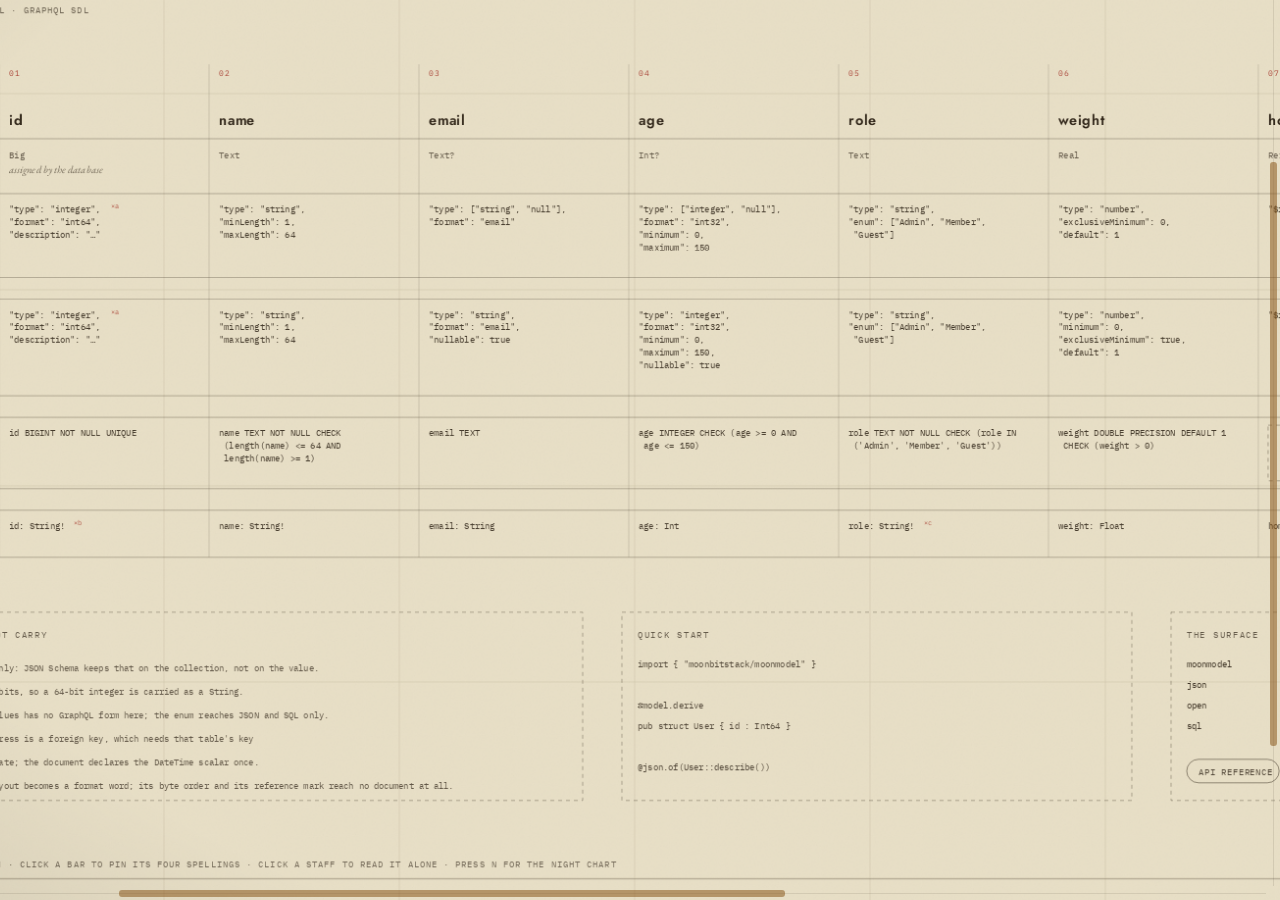
==== docs/index.html @ 252c479f "style(docs): the sea, the soundings, and no browser default left on the sheet." ====
<!DOCTYPE html>
<html lang="en">
<head>
<meta charset="utf-8">
<meta name="viewport" content="width=device-width, initial-scale=1">
<title>MOONMODEL — one field description, four projections</title>
<link rel="stylesheet" href="assets/type.css">
<link rel="stylesheet" href="assets/tokens.css">
<style>
  html,body{height:100%;margin:0;background:var(--desk);overflow:hidden;}
  body{
    font-family:'Jost',ui-sans-serif,"Helvetica Neue",Arial,sans-serif;
    color:var(--ink);
    -webkit-font-smoothing:antialiased;
    cursor:grab;
  }
  body.dragging{cursor:grabbing;}
  #stage{position:fixed;inset:0;overflow:hidden;touch-action:none;
         user-select:none;-webkit-user-select:none;-ms-user-select:none;}
  a{color:inherit;text-decoration:none;}

  /* scrollbars: the sheet is a surface you pan, so it gets a bar you can drag */
  .scroll{position:fixed;background:transparent;z-index:5;}
  .scroll-x{left:0;right:14px;bottom:0;height:13px;cursor:default;}
  .scroll-y{top:0;bottom:14px;right:0;width:13px;cursor:default;}
  .scroll .track{position:absolute;background:var(--ink);opacity:.10;}
  .scroll-x .track{left:0;right:0;top:6px;height:1px;}
  .scroll-y .track{top:0;bottom:0;left:6px;width:1px;}
  .scroll .thumb{position:absolute;background:var(--accent);opacity:.55;border-radius:3px;cursor:grab;}
  .scroll .thumb:hover{opacity:.9;}
  .scroll .thumb.drag{cursor:grabbing;opacity:1;}
  .scroll-x .thumb{top:3px;height:7px;}
  .scroll-y .thumb{left:3px;width:7px;}
  #sheet{transform-origin:0 0;will-change:transform;}

  text{fill:var(--ink);pointer-events:none;}

  .cell{font-family:'IBM Plex Mono',ui-monospace,Consolas,monospace;font-size:9.2px;
        letter-spacing:.01em;opacity:.88;transition:opacity .18s ease,fill .18s ease;}
  .cell.on{opacity:1;}
  .cell .loss{fill:var(--red);opacity:.95;font-size:7px;letter-spacing:0;}

  .name{font-size:14.5px;font-weight:600;letter-spacing:.045em;opacity:.98;}
  .type{font-family:'IBM Plex Mono',monospace;font-size:9.2px;letter-spacing:.02em;opacity:.70;}
  .doc{font-family:'EB Garamond',Palatino,Georgia,serif;font-style:italic;font-size:10.5px;opacity:.62;}
  .barno{font-family:'IBM Plex Mono',monospace;font-size:8px;letter-spacing:.12em;fill:var(--red);opacity:.95;}

  .pip{fill:var(--accent);}
  .staff-label{pointer-events:auto;font-size:13px;font-weight:600;letter-spacing:.16em;opacity:.90;
               transition:opacity .2s ease,fill .2s ease;}
  .staff-label:hover{opacity:1;fill:var(--accent);cursor:pointer;}
  .staff-sigil{pointer-events:auto;font-family:'IBM Plex Mono',monospace;font-size:16px;opacity:.42;}
  .desc{pointer-events:auto;font-family:'IBM Plex Mono',monospace;font-size:8px;letter-spacing:.06em;opacity:.50;}
  .stat-n{font-family:'Jost',sans-serif;font-size:48px;font-weight:600;letter-spacing:.01em;}
  .stat-l{font-family:'IBM Plex Mono',monospace;font-size:8.5px;letter-spacing:.18em;opacity:.60;}
  .code{font-family:'IBM Plex Mono',monospace;font-size:9.4px;letter-spacing:.01em;opacity:.8;}
  .pkg{font-family:'IBM Plex Mono',monospace;font-size:9.4px;opacity:.92;}
  .pkg-what{font-family:'IBM Plex Mono',monospace;font-size:8.6px;letter-spacing:.02em;opacity:.5;}
  .chip:hover .pill{opacity:.95;stroke:var(--accent);}
  .caption{font-family:'IBM Plex Mono',monospace;font-size:9px;letter-spacing:.18em;opacity:.70;}

  .frame{fill:none;stroke:var(--ink);stroke-width:1;opacity:.74;}
  .frame-in{fill:none;stroke:var(--ink);stroke-width:.5;opacity:.28;}
  .grat{stroke:var(--ink-faint);stroke-width:.5;opacity:.45;}
  .rose-rim{fill:none;stroke:var(--brass);stroke-width:1.1;opacity:.9;}
  .rose-rim2{fill:none;stroke:var(--ink);stroke-width:.5;opacity:.38;}
  .rose-n{fill:var(--brass);stroke:var(--ink);stroke-width:.4;opacity:.94;}
  .rose-d{fill:var(--ink);opacity:.4;}
  .rose-c{fill:var(--brass);}
  .rose-l{font-family:'Cinzel',serif;font-size:14px;fill:var(--ink);opacity:.85;letter-spacing:.08em;}
  .wave{stroke:var(--route);stroke-width:.9;opacity:.6;fill:none;}
  .ship{fill:var(--ink);opacity:.6;}
  .sea-label{font-family:'Cinzel',serif;font-size:13px;letter-spacing:.3em;fill:var(--ink);opacity:.74;}
  .sounding{font-family:'IBM Plex Mono',monospace;font-size:9px;letter-spacing:.05em;
            fill:var(--ink-faint);opacity:.6;}
  .rule{stroke:var(--ink);stroke-width:.7;opacity:.42;}
  .station{stroke:var(--ink);stroke-width:.5;opacity:.30;}
  .crop{stroke:var(--ink);stroke-width:.8;opacity:.45;}
  .dash{fill:none;stroke:var(--ink);stroke-width:.8;opacity:.42;stroke-dasharray:4 4;}

  .title{font-family:'Cinzel',Georgia,'Times New Roman',serif;font-size:94px;font-weight:700;letter-spacing:.14em;}
  .thesis{font-family:'EB Garamond',Palatino,Georgia,serif;font-style:italic;font-size:24px;opacity:.94;}
  .meta{font-family:'IBM Plex Mono',monospace;font-size:9px;letter-spacing:.11em;opacity:.66;}
  .hint{font-family:'IBM Plex Mono',monospace;font-size:9px;letter-spacing:.11em;opacity:.62;}

  .note{font-family:'IBM Plex Mono',monospace;font-size:9.5px;opacity:.72;transition:opacity .18s,fill .18s;}
  .note-letter{font-family:'IBM Plex Mono',monospace;font-size:9.5px;fill:var(--red);opacity:.95;}
  .note.on{opacity:1;fill:var(--ink);}

  .quote{font-family:'EB Garamond',Palatino,Georgia,serif;font-style:italic;font-size:30px;opacity:.92;}
  .quote-rule{stroke:var(--accent);stroke-width:2;opacity:.9;}
  .proof{font-family:'IBM Plex Mono',monospace;font-size:10.5px;letter-spacing:.03em;
         fill:var(--accent);opacity:0;transition:opacity .22s ease;}

  .pill{fill:none;stroke:var(--ink);stroke-width:.9;opacity:.55;}
  .pill-text{font-family:'IBM Plex Mono',monospace;font-size:9px;letter-spacing:.08em;opacity:.80;}

  .hit{fill:transparent;cursor:pointer;}
  .hit:focus{outline:none;}
  .colhi{fill:var(--accent);opacity:0;transition:opacity .2s ease;}
  .station-hi{stroke:var(--accent);stroke-width:1.6;opacity:0;transition:opacity .2s ease;}
  .bar.on .colhi{opacity:.09;}
  .bar.on .station-hi{opacity:.95;}
  .bar.on .name{fill:var(--accent);opacity:1;}
  .bar.on .type{opacity:.95;fill:var(--accent);}
  .bar.focus-ring .colhi{opacity:.12;}

  svg.solo-json .cell:not(.s-json),
  svg.solo-openapi .cell:not(.s-openapi),
  svg.solo-sql .cell:not(.s-sql),
  svg.solo-sdl .cell:not(.s-sdl){opacity:.07;}

  .row{opacity:0;transform:translate(-18px,0);transition:opacity .5s ease,transform .65s cubic-bezier(.2,.7,.3,1);}
  .row.shown{opacity:1;transform:none;}
  html.static .row{opacity:1;transform:none;transition:none;}
</style>
</head>
<body>
<div id="stage">
  <div class="scroll scroll-x" id="sx"><div class="track"></div><div class="thumb" id="tx"></div></div>
  <div class="scroll scroll-y" id="sy"><div class="track"></div><div class="thumb" id="ty"></div></div>
  <svg id="sheet" xmlns="http://www.w3.org/2000/svg" aria-label="Moonmodel: one field description, four projections"></svg>
</div>

<script>
window.__SHEET__ = {
  "model": "User",
  "doc": "somebody with an account",
  "stat": { "fields": 10, "required": 7, "lost": 6 },
  "fields": [
    { "name": "id", "type": "Big", "doc": "assigned by the database", "required": true, "station_lost": null, "cells": {
        "json": {"lines": ["\"type\": \"integer\",", "\"format\": \"int64\",", "\"description\": \"…\""], "spell": "integer int64", "lost": "a"},
        "openapi": {"lines": ["\"type\": \"integer\",", "\"format\": \"int64\",", "\"description\": \"…\""], "spell": "integer int64", "lost": "a"},
        "sql": {"lines": ["id BIGINT NOT NULL UNIQUE"], "spell": "BIGINT UNIQUE", "lost": null},
        "sdl": {"lines": ["id: String!"], "spell": "String!", "lost": "b"} } },
    { "name": "name", "type": "Text", "doc": "", "required": true, "station_lost": null, "cells": {
        "json": {"lines": ["\"type\": \"string\",", "\"minLength\": 1,", "\"maxLength\": 64"], "spell": "string 1…64", "lost": null},
        "openapi": {"lines": ["\"type\": \"string\",", "\"minLength\": 1,", "\"maxLength\": 64"], "spell": "string 1…64", "lost": null},
        "sql": {"lines": ["name TEXT NOT NULL CHECK", "  (length(name) <= 64 AND", "  length(name) >= 1)"], "spell": "TEXT + CHECK", "lost": null},
        "sdl": {"lines": ["name: String!"], "spell": "String!", "lost": null} } },
    { "name": "email", "type": "Text?", "doc": "", "required": false, "station_lost": null, "cells": {
        "json": {"lines": ["\"type\": [\"string\", \"null\"],", "\"format\": \"email\""], "spell": "string email|null", "lost": null},
        "openapi": {"lines": ["\"type\": \"string\",", "\"format\": \"email\",", "\"nullable\": true"], "spell": "string email|null", "lost": null},
        "sql": {"lines": ["email TEXT"], "spell": "TEXT", "lost": null},
        "sdl": {"lines": ["email: String"], "spell": "String", "lost": null} } },
    { "name": "age", "type": "Int?", "doc": "", "required": false, "station_lost": null, "cells": {
        "json": {"lines": ["\"type\": [\"integer\", \"null\"],", "\"format\": \"int32\",", "\"minimum\": 0,", "\"maximum\": 150"], "spell": "integer int32 0…150|null", "lost": null},
        "openapi": {"lines": ["\"type\": \"integer\",", "\"format\": \"int32\",", "\"minimum\": 0,", "\"maximum\": 150,", "\"nullable\": true"], "spell": "integer int32 0…150|null", "lost": null},
        "sql": {"lines": ["age INTEGER CHECK (age >= 0 AND", "  age <= 150)"], "spell": "INTEGER + CHECK", "lost": null},
        "sdl": {"lines": ["age: Int"], "spell": "Int", "lost": null} } },
    { "name": "role", "type": "Text", "doc": "", "required": true, "station_lost": null, "cells": {
        "json": {"lines": ["\"type\": \"string\",", "\"enum\": [\"Admin\", \"Member\",", "  \"Guest\"]"], "spell": "string enum 3", "lost": null},
        "openapi": {"lines": ["\"type\": \"string\",", "\"enum\": [\"Admin\", \"Member\",", "  \"Guest\"]"], "spell": "string enum 3", "lost": null},
        "sql": {"lines": ["role TEXT NOT NULL CHECK (role IN", "  ('Admin', 'Member', 'Guest'))"], "spell": "TEXT + CHECK", "lost": null},
        "sdl": {"lines": ["role: String!"], "spell": "String!", "lost": "c"} } },
    { "name": "weight", "type": "Real", "doc": "", "required": false, "station_lost": null, "cells": {
        "json": {"lines": ["\"type\": \"number\",", "\"exclusiveMinimum\": 0,", "\"default\": 1"], "spell": "number >0 =1", "lost": null},
        "openapi": {"lines": ["\"type\": \"number\",", "\"minimum\": 0,", "\"exclusiveMinimum\": true,", "\"default\": 1"], "spell": "number ≥0 open =1", "lost": null},
        "sql": {"lines": ["weight DOUBLE PRECISION DEFAULT 1", "  CHECK (weight > 0)"], "spell": "DOUBLE PRECISION + CHECK", "lost": null},
        "sdl": {"lines": ["weight: Float"], "spell": "Float", "lost": null} } },
    { "name": "home", "type": "Ref", "doc": "", "required": true, "station_lost": null, "cells": {
        "json": {"lines": ["\"$ref\": \"…/Address\""], "spell": "ref Address", "lost": null},
        "openapi": {"lines": ["\"$ref\": \"…/Address\""], "spell": "ref Address", "lost": null},
        "sql": {"lines": [], "spell": "—", "lost": "d"},
        "sdl": {"lines": ["home: Address!"], "spell": "Address!", "lost": null} } },
    { "name": "tags", "type": "List[Text]", "doc": "", "required": true, "station_lost": null, "cells": {
        "json": {"lines": ["\"type\": \"array\",", "\"items\": { \"type\": \"string\" },", "\"maxItems\": 8,", "\"uniqueItems\": true"], "spell": "array", "lost": null},
        "openapi": {"lines": ["\"type\": \"array\",", "\"items\": { \"type\": \"string\" },", "\"maxItems\": 8,", "\"uniqueItems\": true"], "spell": "array", "lost": null},
        "sql": {"lines": ["tags TEXT[] NOT NULL CHECK", "  (length(tags) <= 8)"], "spell": "TEXT[] + CHECK", "lost": null},
        "sdl": {"lines": ["tags: [String!]!"], "spell": "[String!]!", "lost": null} } },
    { "name": "joined", "type": "Stamp", "doc": "", "required": true, "station_lost": null, "cells": {
        "json": {"lines": ["\"type\": \"string\",", "\"format\": \"date-time\""], "spell": "string date-time", "lost": null},
        "openapi": {"lines": ["\"type\": \"string\",", "\"format\": \"date-time\""], "spell": "string date-time", "lost": null},
        "sql": {"lines": ["joined TIMESTAMPTZ NOT NULL"], "spell": "TIMESTAMPTZ", "lost": null},
        "sdl": {"lines": ["joined: DateTime!"], "spell": "DateTime!", "lost": "e"} } },
    { "name": "count", "type": "uint16-be-ref", "doc": "", "required": true, "station_lost": "f", "cells": {
        "json": {"lines": ["\"type\": \"integer\",", "\"format\": \"uint16\""], "spell": "integer uint16", "lost": null},
        "openapi": {"lines": ["\"type\": \"integer\",", "\"format\": \"uint16\""], "spell": "integer uint16", "lost": null},
        "sql": {"lines": ["count SMALLINT NOT NULL"], "spell": "SMALLINT", "lost": null},
        "sdl": {"lines": ["count: Int!"], "spell": "Int!", "lost": null} } }
  ],
  "notes": [
    { "n": "a", "field": "id", "reading": "json", "why": "unique reaches SQL only: JSON Schema keeps that on the collection, not on the value." },
    { "n": "b", "field": "id", "reading": "sdl", "why": "GraphQL's Int is 32 bits, so a 64-bit integer is carried as a String." },
    { "n": "c", "field": "role", "reading": "sdl", "why": "a closed set of values has no GraphQL form here; the enum reaches JSON and SQL only." },
    { "n": "d", "field": "home", "reading": "sql", "why": "a reference to Address is a foreign key, which needs that table's key" },
    { "n": "e", "field": "joined", "reading": "sdl", "why": "GraphQL has no date; the document declares the DateTime scalar once." },
    { "n": "f", "field": "count", "reading": "station", "why": "the width of a layout becomes a format word; its byte order and its reference mark reach no document at all." }
  ]
};
</script>
<script>
// ---------------------------------------------------------------------------
// One model, read four times. Nothing below knows any field: the sheet is
// typeset from the JSON the library itself emits (cmd/sheet), so adding a field
// to the model widens the rail and every count follows.
// ---------------------------------------------------------------------------

const SHEET = window.__SHEET__;
const STATIC = location.search.includes('static');

const W = 2480, FRAME = 40;
const RAIL = 216, BAR_X = 232, BAR_RIGHT = 2372;
const N = SHEET.fields.length;
const BW = Math.floor((BAR_RIGHT - BAR_X) / N);
const FS = BW >= 208 ? 9.2 : BW >= 192 ? 8.8 : BW >= 176 ? 8.4 : 8.0;
const LH = Math.round(FS * 1.4 * 10) / 10;

const SPINE = 396;
const ROWS = [];
{
  let y = 452;
  [
    { key:'json',    label:'JSON',    sigil:'{ }',  desc:'object tree' },
    { key:'openapi', label:'OPENAPI', sigil:'#/',   desc:'schema object' },
    { key:'sql',     label:'SQL',     sigil:'( )',  desc:'columns' },
    { key:'sdl',     label:'SDL',     sigil:'type', desc:'' },
  ].forEach(row => {
    const lines = Math.max(1, ...SHEET.fields.map(f => f.cells[row.key].lines.length));
    const height = Math.max(48, lines * LH + 34);
    ROWS.push({ ...row, top:y, bottom:y + height, mid:y + height / 2, height });
    y += height + 22;
  });
}
const MATRIX_BOTTOM = ROWS[ROWS.length - 1].bottom;

const NOTES_TOP = MATRIX_BOTTOM + 56;
const NOTES_H = 48 + SHEET.notes.length * 24;
const NOTES_BOTTOM = NOTES_TOP + NOTES_H;
const PROOF_Y = NOTES_BOTTOM + 48;
const FOOT_RULE = PROOF_Y + 32;
const FOOT_TEXT = FOOT_RULE + 30;
const SEA_TOP = FOOT_TEXT + 44;
const SEA_H = 128;
const H = SEA_TOP + SEA_H + FRAME;

const SVGNS = 'http://www.w3.org/2000/svg';
const svg = document.getElementById('sheet');
const el = (n, a = {}) => { const e = document.createElementNS(SVGNS, n); for (const k in a) e.setAttribute(k, a[k]); return e; };
const add = (parent, n, a) => { const e = el(n, a); parent.appendChild(e); return e; };
const txt = (parent, x, y, str, cls) => {
  const t = add(parent, 'text', { x, y, class: cls });
  t.textContent = str;
  return t;
};
const group = (id, cls) => { const g = el('g', { id, class: cls }); svg.appendChild(g); return g; };

svg.setAttribute('viewBox', `0 0 ${W} ${H}`);
svg.setAttribute('width', W);
svg.setAttribute('height', H);

// paper, grain, frame, crop marks -------------------------------------------
const defs = add(svg, 'defs');
const grain = add(defs, 'filter', { id:'grain', x:'0', y:'0', width:'100%', height:'100%' });
add(grain, 'feTurbulence', { type:'fractalNoise', baseFrequency:'0.9', numOctaves:'3', stitchTiles:'stitch' });
add(grain, 'feColorMatrix', { type:'saturate', values:'0' });

add(svg, 'rect', { x:0, y:0, width:W, height:H, fill:'var(--paper)' });
const grat = add(svg, 'g', { class:'grat' });
for (let gx = FRAME + 120; gx < W - FRAME; gx += 240) add(grat, 'path', { d:`M${gx} ${FRAME} V${H-FRAME}` });
for (let gy = FRAME + 110; gy < H - FRAME; gy += 200) add(grat, 'path', { d:`M${FRAME} ${gy} H${W-FRAME}` });
const crops = add(svg, 'g', { class:'crop' });
[[FRAME,FRAME,1,1],[W-FRAME,FRAME,-1,1],[FRAME,H-FRAME,1,-1],[W-FRAME,H-FRAME,-1,-1]]
  .forEach(([x,y,sx,sy]) => add(crops, 'path', { d:`M${x} ${y+sy*28} V${y} H${x+sx*28}` }));
add(svg, 'rect', { x:FRAME, y:FRAME, width:W-FRAME*2, height:H-FRAME*2, class:'frame' });
add(svg, 'rect', { x:FRAME+10, y:FRAME+10, width:W-FRAME*2-20, height:H-FRAME*2-20, class:'frame-in' });

(function compassRose(){
  const g = add(svg, 'g');
  const cx = W - FRAME - 122, cy = FRAME + 68, r = 42;
  add(g, 'circle', { cx, cy, r, class:'rose-rim' });
  add(g, 'circle', { cx, cy, r: r*0.66, class:'rose-rim2' });
  [[0,1,1],[1,0,1],[0,-1,1],[-1,0,1],[0.707,0.707,0],[0.707,-0.707,0],[-0.707,-0.707,0],[-0.707,0.707,0]]
    .forEach(([dx,dy,main]) => {
      const R = main ? r : r*0.52;
      const w = main ? r*0.16 : r*0.10;
      const px = cx + dx*R, py = cy - dy*R;
      const b1x = cx - dy*w, b1y = cy + dx*w;
      const b2x = cx + dy*w, b2y = cy - dx*w;
      add(g, 'path', { d:`M${cx} ${cy} L${b1x} ${b1y} L${px} ${py} L${b2x} ${b2y} Z`, class: main ? 'rose-n' : 'rose-d' });
    });
  add(g, 'circle', { cx, cy, r: r*0.07, class:'rose-c' });
  const n = txt(g, cx, cy - r - 11, 'N', 'rose-l');
  n.setAttribute('text-anchor', 'middle');
})();

// title ----------------------------------------------------------------------
const gTitle = group('g-title', 'row');
txt(gTitle, 72, 196, 'MOONMODEL', 'title');
txt(gTitle, 74, 238, 'one field description; four projections', 'thesis');
txt(gTitle, 74, 268, 'JSON SCHEMA · OPENAPI · SQL · GRAPHQL SDL', 'meta');

// the counts, set the way a product page sets them ---------------------------
const gStats = group('g-stats', 'row');
const STATS = [
  [SHEET.stat.fields, 'FIELDS'],
  [4, 'READINGS'],
  [SHEET.stat.required, 'REQUIRED'],
  [SHEET.stat.lost, 'NOT CARRIED'],
];
const statX = [1004, 1258, 1512, 1798];
STATS.forEach(([value, label], i) => {
  add(gStats, 'path', { d:`M${statX[i]-26} 166 V222`, class:'rule' });
  txt(gStats, statX[i], 200, String(value), 'stat-n');
  txt(gStats, statX[i], 221, label, 'stat-l');
});

// stamp block ----------------------------------------------------------------
const gStamp = group('g-stamp', 'row');
const today = new Date().toISOString().slice(0, 10);
[['SHEET 01 / 01', 150], ['SCALE 1:1', 170], [today, 190]].forEach(([label, y]) => {
  const t = txt(gStamp, W-FRAME-24, y, label, 'meta');
  t.setAttribute('text-anchor', 'end');
});
const edition = txt(gStamp, W-FRAME-24, 210, NIGHT_ON() ? 'EDITION 2 — NIGHT' : 'EDITION 1 — CHART', 'meta');
edition.setAttribute('text-anchor', 'end');
edition.style.pointerEvents = 'auto';
edition.style.cursor = 'pointer';
edition.id = 'edition';

function NIGHT_ON(){ return document.documentElement.classList.contains('night'); }

// head: rails, spine, stations ----------------------------------------------
const gHead = group('g-head', 'row');

ROWS.forEach((row, i) => {
  add(gHead, 'path', { d:`M${FRAME} ${row.top} H${W-FRAME}`, class:'rule' });
  add(gHead, 'path', { d:`M${FRAME} ${row.bottom} H${W-FRAME}`, class:'rule' });
  const g = add(gHead, 'g', { 'data-staff': row.key });
  add(g, 'circle', { cx:100, cy:row.top + 15, r:3.4, class:'pip' });
  txt(g, 114, row.top + 19, row.label, 'staff-label');
  txt(g, 114, row.top + 39, row.sigil, 'staff-sigil');
  if (row.desc) txt(g, 114, row.top + 55, row.desc, 'desc');
  g.style.pointerEvents = 'auto';
});

add(gHead, 'path', { d:`M${RAIL} ${SPINE - 56} V${MATRIX_BOTTOM}`, class:'rule' });
add(gHead, 'path', { d:`M${BAR_X} ${SPINE} H${W-FRAME}`, class:'rule' });

SHEET.fields.forEach((field, i) => {
  const x = BAR_X + i * BW;
  add(gHead, 'path', { d:`M${x} 320 V${MATRIX_BOTTOM}`, class:'station' });
  txt(gHead, x + 10, 332, String(i + 1).padStart(2, '0'), 'barno');
  txt(gHead, x + 10, SPINE - 14, field.name, 'name');
  txt(gHead, x + 10, SPINE + 20, field.type, 'type');
  if (field.doc) txt(gHead, x + 10, SPINE + 35, field.doc, 'doc');
  if (field.station_lost){
    const mark = txt(gHead, x + 12 + field.type.length * 5.6, SPINE + 20, '×' + field.station_lost, 'type');
    mark.style.fill = 'var(--red)';
  }
});

// the four readings ----------------------------------------------------------
const ROW_GROUPS = {};
ROWS.forEach(row => { ROW_GROUPS[row.key] = group('g-' + row.key, 'row'); });

SHEET.fields.forEach((field, i) => {
  const x = BAR_X + i * BW;
  ROWS.forEach(row => {
    const cell = field.cells[row.key];
    const parent = ROW_GROUPS[row.key];
    const top = row.top + 19;

    if (cell.lines.length === 0){
      add(parent, 'rect', {
        x: x + 10, y: row.top + 8, width: BW - 24, height: row.height - 16, class:'dash',
      });
      const mark = txt(parent, x + 22, row.top + 27, '×' + (cell.lost || ''), 'cell');
      mark.setAttribute('data-i', i);
      mark.style.fill = 'var(--red)';
      return;
    }

    const t = add(parent, 'text', { x: x + 10, y: top, class: `cell s-${row.key}` });
    t.setAttribute('data-i', i);
    t.style.fontSize = FS + 'px';
    cell.lines.forEach((line, k) => {
      const span = add(t, 'tspan', { x: x + 10, dy: k === 0 ? 0 : LH });
      span.textContent = line;
    });
    if (cell.lost){
      const widest = Math.max.apply(null, cell.lines.map(l => l.length));
      const mx = Math.min(x + BW - 14, x + 10 + widest * FS * 0.6 + 5);
      const m = add(t, 'tspan', { x: mx, y: top - 4, class:'loss' });
      m.textContent = '×' + cell.lost;
    }
  });
});

// what a projection cannot carry: a dashed card, as a drawing marks a void ----
const gNotes = group('g-notes', 'row');
const noteText = SHEET.notes.map(n => `${n.field} — ${n.why}`);
const cardW = Math.min(1560, 96 + Math.max(...noteText.map(t => t.length)) * 5.75);
const cardX = FRAME + 24;
add(gNotes, 'rect', { x: cardX, y: NOTES_TOP, width: cardW, height: NOTES_H, class:'dash' });
txt(gNotes, cardX + 16, NOTES_TOP + 26, 'WHAT A PROJECTION CANNOT CARRY', 'caption');
SHEET.notes.forEach((note, i) => {
  const y = NOTES_TOP + 60 + i * 24;
  const g = add(gNotes, 'g', { 'data-note': note.n, 'data-field': note.field });
  txt(g, cardX + 16, y, note.n, 'note-letter');
  txt(g, cardX + 40, y, noteText[i], 'note');
});

// quick start and the surface: a home page is also an entrance --------------
const repo = 'https://github.com/moonbitstack/moonmodel';
const cardB = cardX + cardW + 40;
const cardBw = 520;
const cardC = cardB + cardBw + 40;
const cardCw = (W - FRAME - 24) - cardC;

add(gNotes, 'rect', { x: cardB, y: NOTES_TOP, width: cardBw, height: NOTES_H, class:'dash' });
txt(gNotes, cardB + 16, NOTES_TOP + 26, 'QUICK START', 'caption');
[
  'import { "moonbitstack/moonmodel" }',
  '',
  '#model.derive',
  'pub struct User { id : Int64 }',
  '',
  '@json.of(User::describe())',
].forEach((line, i) => txt(gNotes, cardB + 16, NOTES_TOP + 56 + i * 21, line, 'code'));

add(gNotes, 'rect', { x: cardC, y: NOTES_TOP, width: cardCw, height: NOTES_H, class:'dash' });
txt(gNotes, cardC + 16, NOTES_TOP + 26, 'THE SURFACE', 'caption');
const packages = [
  ['moonmodel', 'Model · Field · Check · Type'],
  ['json', 'of · document'],
  ['open', 'of · schemas'],
  ['sql', 'of · table'],
  ['sdl', 'of · document'],
  ['verify', 'schema · valid · faults'],
  ['cmd/derive', '#model annotations'],
];
packages.forEach(([name, what], i) => {
  const col = i < 4 ? 0 : 1;
  const row = i < 4 ? i : i - 4;
  const x = cardC + 16 + col * 400;
  const y = NOTES_TOP + 56 + row * 21;
  txt(gNotes, x, y, name, 'pkg');
  txt(gNotes, x + 100, y, what, 'pkg-what');
});

const links = [
  ['API REFERENCE', 'api.html'],
  ['GITHUB', repo],
  ['EXAMPLES', repo + '/tree/master/src/examples'],
  ['APACHE-2.0', repo + '/blob/master/LICENSE'],
];
let linkX = cardC + 16;
links.forEach(([label, href]) => {
  const w = label.length * 5.4 + 24;
  const a = document.createElementNS(SVGNS, 'a');
  a.setAttribute('href', href);
  if (/^https?:/.test(href)){
    a.setAttribute('target', '_blank');
    a.setAttribute('rel', 'noreferrer');
  }
  const g = document.createElementNS(SVGNS, 'g');
  g.setAttribute('class', 'chip');
  add(g, 'rect', { x: linkX, y: NOTES_TOP + NOTES_H - 42, width: w, height: 24, rx: 12, class: 'pill' });
  txt(g, linkX + 12, NOTES_TOP + NOTES_H - 26, label, 'pill-text');
  a.appendChild(g);
  gNotes.appendChild(a);
  linkX += w + 10;
});

// footer ---------------------------------------------------------------------
const gFoot = group('g-foot', 'row');
add(gFoot, 'path', { d:`M${FRAME} ${FOOT_RULE} H${W-FRAME}`, class:'rule' });
const proof = txt(gFoot, FRAME + 24, PROOF_Y, '', 'proof');
proof.id = 'proof';
const hint = txt(gFoot, FRAME + 24, FOOT_RULE - 12,
  'DRAG TO PAN · SCROLL TO ZOOM · CLICK A BAR TO PIN ITS FOUR SPELLINGS · CLICK A STAFF TO READ IT ALONE · PRESS N FOR THE NIGHT CHART',
  'hint');
txt(gFoot, FRAME + 24, FOOT_TEXT,
  'ONE SHEET, READ FOUR TIMES — THE SAME DESCRIPTION, AND NOT ONE SHAPE INVENTED FOR IT', 'meta');

const installText = 'moon add moonbitstack/moonmodel';
const pillW = installText.length * 5.4 + 26;
add(gFoot, 'rect', {
  x: W-FRAME-24-pillW, y: FOOT_TEXT-17, width: pillW, height: 26, rx: 13, class:'pill',
});
const pill = txt(gFoot, W-FRAME-24-pillW+13, FOOT_TEXT, installText, 'pill-text');
pill.style.pointerEvents = 'auto';
pill.style.cursor = 'copy';
const pillRect = gFoot.lastChild.previousSibling;
pillRect.style.pointerEvents = 'auto';
pillRect.style.cursor = 'copy';
function copyInstall(e){
  e.stopPropagation();
  const done = () => {
    pill.textContent = 'COPIED';
    setTimeout(() => { pill.textContent = installText; }, 1200);
  };
  if (navigator.clipboard && navigator.clipboard.writeText){
    navigator.clipboard.writeText(installText).then(done, done);
  } else {
    done();
  }
}
pill.addEventListener('click', copyInstall);
pillRect.addEventListener('click', copyInstall);

// the sea under the chart: a horizon, soundings, waves, a ship, and the sheet's own voice
const gSea = group('g-sea', 'row');
add(gSea, 'path', { d:`M${FRAME} ${SEA_TOP} H${W-FRAME}`, class:'rule' });
add(gSea, 'path', { d:`M${FRAME} ${SEA_TOP + 6} H${W-FRAME}`, class:'rule' });

// a few of the numbers a chart writes beside the water
[['12', 0.10], ['40', 0.30], ['18', 0.50], ['7', 0.70]].forEach(([n, f]) => {
  txt(gSea, FRAME + (W - FRAME * 2) * f, SEA_TOP + 34, n, 'sounding');
});

function wavePath(x0, x1, y, amp, len){
  let d = `M${x0} ${y}`;
  let x = x0;
  while (x < x1){
    const nx = Math.min(x1, x + len);
    const half = (nx - x) / 2;
    d += ` c ${half*0.5} ${-amp} ${half*1.3} ${-amp} ${half} 0`;
    d += ` c ${half*0.7} ${amp} ${half*1.3} ${amp} ${half} 0`;
    x = nx;
  }
  return d;
}
add(gSea, 'path', { d: wavePath(FRAME, W-FRAME, SEA_TOP + 44, 7, 46), class:'wave' });
add(gSea, 'path', { d: wavePath(FRAME, W-FRAME, SEA_TOP + 70, 5, 56), class:'wave' });
add(gSea, 'path', { d: wavePath(FRAME, W-FRAME, SEA_TOP + 96, 6, 48), class:'wave' });

// the steamship, a little larger now, and a boat off to the west
const ship = add(gSea, 'g', { transform:`translate(${W - FRAME - 372}, ${SEA_TOP + 26}) scale(1.3)` });
add(ship, 'path', { d:'M0 30 Q44 10 92 30 L82 40 Q44 34 8 40 Z', class:'ship' });
add(ship, 'path', { d:'M50 10 L58 10 L56 -2 L52 -2 Z', class:'ship' });
add(ship, 'path', { d:'M22 12 L21 -2 L25 -2 L26 12 Z', class:'ship' });
add(ship, 'path', { d:'M56 -8 q3 -7 0 -14 q3 -7 0 -14', class:'wave' });

const boat = add(gSea, 'g', { transform:`translate(${W * 0.60}, ${SEA_TOP + 74}) scale(0.66)` });
add(boat, 'path', { d:'M0 20 Q34 4 70 20 L60 27 Q34 23 6 27 Z', class:'ship' });
add(boat, 'path', { d:'M34 4 L34 -14', class:'wave' });
add(boat, 'path', { d:'M34 -14 L52 -6 L34 0 Z', class:'ship' });

txt(gSea, FRAME + 24, SEA_TOP + 116, 'FOUR SOUNDINGS OF ONE DESCRIPTION', 'sea-label');

// grain over everything ------------------------------------------------------
add(svg, 'rect', { x:0, y:0, width:W, height:H, filter:'url(#grain)', opacity:'0.045',
                   style:'pointer-events:none' });

// the sheet is lit: a faint vignette so the edges read as an aged page
const vig = add(defs, 'radialGradient', { id:'vig', cx:'50%', cy:'46%', r:'72%' });
add(vig, 'stop', { offset:'64%', 'stop-color':'#000', 'stop-opacity':'0' });
add(vig, 'stop', { offset:'100%', 'stop-color':'#000', 'stop-opacity':'0.13' });
add(svg, 'rect', { x:0, y:0, width:W, height:H, fill:'url(#vig)', style:'pointer-events:none' });

// hit areas ------------------------------------------------------------------
const gHit = add(svg, 'g', { id:'g-hit' });
const BARS = [];
const HIT_TOP = 320, HIT_H = MATRIX_BOTTOM - HIT_TOP + 12;
SHEET.fields.forEach((field, i) => {
  const x = BAR_X + i * BW;
  const g = add(gHit, 'g', { class:'bar', 'data-i': i });
  add(g, 'rect', { x, y:HIT_TOP, width:BW, height:HIT_H, class:'colhi' });
  add(g, 'path', { d:`M${x} ${HIT_TOP} V${MATRIX_BOTTOM}`, class:'station-hi' });
  const hit = add(g, 'rect', { x, y:HIT_TOP-8, width:BW, height:HIT_H+8, class:'hit', tabindex:'0', role:'button' });
  hit.setAttribute('aria-label', field.name + ' — ' + field.type);
  BARS.push({ g, hit, field, i });
});

// interaction ----------------------------------------------------------------
let active = -1, pinned = -1;

function paint(){
  const i = pinned >= 0 ? pinned : active;
  document.querySelectorAll('.bar').forEach(b => b.classList.toggle('on', +b.dataset.i === i));
  document.querySelectorAll('.cell').forEach(c => c.classList.toggle('on', +c.dataset.i === i));
  const field = SHEET.fields[i];
  document.querySelectorAll('[data-note]').forEach(n => {
    n.classList.toggle('on', !!field && n.dataset.field === field.name);
  });
  if (field){
    const rows = ROWS.map(r => `${r.label.toLowerCase()}: ${field.cells[r.key].spell}`);
    proof.textContent = `${String(i+1).padStart(2,'0')}   ${field.name}   ›   ${rows.join('   ›   ')}`;
    proof.style.opacity = 1;
  } else {
    proof.style.opacity = 0;
  }
}

BARS.forEach(({ g, hit, i }) => {
  hit.addEventListener('mouseenter', () => { active = i; paint(); });
  hit.addEventListener('mouseleave', () => { if (active === i){ active = -1; paint(); } });
  hit.addEventListener('focus', () => { active = i; g.classList.add('focus-ring'); paint(); });
  hit.addEventListener('blur', () => { g.classList.remove('focus-ring'); if (active === i){ active = -1; paint(); } });
  hit.addEventListener('click', e => { e.stopPropagation(); pinned = pinned === i ? -1 : i; paint(); });
  hit.addEventListener('keydown', e => {
    if (e.key === 'Enter' || e.key === ' '){ e.preventDefault(); pinned = pinned === i ? -1 : i; paint(); }
  });
});

document.querySelectorAll('[data-staff]').forEach(g => {
  g.addEventListener('click', e => {
    e.stopPropagation();
    const k = g.dataset.staff;
    const on = svg.classList.contains('solo-' + k);
    svg.classList.remove('solo-json','solo-openapi','solo-sql','solo-sdl');
    if (!on) svg.classList.add('solo-' + k);
  });
});

function setNight(on){
  document.documentElement.classList.toggle('night', on);
  edition.textContent = on ? 'EDITION 2 — NIGHT' : 'EDITION 1 — CHART';
}
edition.addEventListener('click', e => { e.stopPropagation(); setNight(!NIGHT_ON()); });
if (location.search.includes('night')) setNight(true);

const stage = document.getElementById('stage');
svg.addEventListener('click', () => { if (pinned >= 0){ pinned = -1; paint(); } });

// camera ---------------------------------------------------------------------
let s = 1, tx = 0, ty = 0, touched = false;

const sx = document.getElementById('sx'), sy = document.getElementById('sy');
const txEl = document.getElementById('tx'), tyEl = document.getElementById('ty');

function syncBars(){
  const r = stage.getBoundingClientRect();
  const cw = W * s, ch = H * s;
  const overX = cw > r.width + 1, overY = ch > r.height + 1;
  sx.style.display = overX ? 'block' : 'none';
  sy.style.display = overY ? 'block' : 'none';
  if (overX){
    const track = r.width - 14;
    const w = Math.max(44, track * r.width / cw);
    const span = track - w;
    const pos = Math.min(1, Math.max(0, -tx / Math.max(1, cw - r.width)));
    txEl.style.width = w + 'px';
    txEl.style.left = (pos * span) + 'px';
  }
  if (overY){
    const track = r.height - 14;
    const h = Math.max(44, track * r.height / ch);
    const span = track - h;
    const pos = Math.min(1, Math.max(0, -ty / Math.max(1, ch - r.height)));
    tyEl.style.height = h + 'px';
    tyEl.style.top = (pos * span) + 'px';
  }
}

const apply = () => {
  svg.style.transform = `translate(${tx}px, ${ty}px) scale(${s})`;
  syncBars();
};

function dragBar(axis){
  const thumb = axis === 'x' ? txEl : tyEl;
  thumb.addEventListener('pointerdown', e => {
    e.stopPropagation(); e.preventDefault();
    cancelIntro(); touched = true;
    thumb.classList.add('drag');
    const r = stage.getBoundingClientRect();
    const start = axis === 'x' ? e.clientX : e.clientY;
    const startT = axis === 'x' ? tx : ty;
    const content = axis === 'x' ? W * s : H * s;
    const view = axis === 'x' ? r.width : r.height;
    const track = (axis === 'x' ? r.width : r.height) - 14;
    const size = axis === 'x' ? txEl.offsetWidth : tyEl.offsetHeight;
    const span = Math.max(1, track - size);
    const max = Math.max(1, content - view);
    const move = ev => {
      const d = (axis === 'x' ? ev.clientX : ev.clientY) - start;
      const value = startT - (d / span) * max;
      if (axis === 'x'){
        tx = Math.min(0, Math.max(view - content, value));
      } else {
        ty = Math.min(0, Math.max(view - content, value));
      }
      apply();
    };
    const up = () => {
      thumb.classList.remove('drag');
      window.removeEventListener('pointermove', move);
      window.removeEventListener('pointerup', up);
    };
    window.addEventListener('pointermove', move);
    window.addEventListener('pointerup', up);
  });
}
dragBar('x');
dragBar('y');

function fit(){
  const r = stage.getBoundingClientRect();
  s = Math.min(r.width / W, r.height / H) * 0.965;
  tx = (r.width - W * s) / 2;
  ty = (r.height - H * s) / 2;
  apply();
}

function focusOpen(){
  const r = stage.getBoundingClientRect();
  s = Math.min(1.02, Math.max(0.66, (r.width / W) * 1.9));
  tx = r.width * 0.22 - 520 * s;
  ty = r.height * 0.42 - 640 * s;
  apply();
}

let timers = [];
function cancelIntro(){ timers.forEach(clearTimeout); timers = []; svg.style.transition = 'none'; }

function zoomAt(mx, my, k){
  const ns = Math.min(3.2, Math.max(0.26, s * k));
  tx = mx - (mx - tx) * (ns / s);
  ty = my - (my - ty) * (ns / s);
  s = ns;
  apply();
}

let dragging = false, lastX = 0, lastY = 0;
stage.addEventListener('pointerdown', e => {
  cancelIntro(); touched = true;
  dragging = true; lastX = e.clientX; lastY = e.clientY;
  document.body.classList.add('dragging');
  stage.setPointerCapture(e.pointerId);
});
stage.addEventListener('pointermove', e => {
  if (!dragging) return;
  tx += e.clientX - lastX; ty += e.clientY - lastY;
  lastX = e.clientX; lastY = e.clientY;
  apply();
});
stage.addEventListener('pointerup', e => {
  dragging = false; document.body.classList.remove('dragging');
  try { stage.releasePointerCapture(e.pointerId); } catch (_) {}
});
stage.addEventListener('wheel', e => {
  e.preventDefault(); cancelIntro(); touched = true;
  const r = stage.getBoundingClientRect();
  zoomAt(e.clientX - r.left, e.clientY - r.top, Math.exp(-e.deltaY * 0.0016));
}, { passive:false });

window.addEventListener('keydown', e => {
  const r = stage.getBoundingClientRect();
  if (e.key === '0'){ cancelIntro(); fit(); }
  else if (e.key === '+' || e.key === '=') zoomAt(r.width/2, r.height/2, 1.15);
  else if (e.key === '-') zoomAt(r.width/2, r.height/2, 1/1.15);
  else if (e.key === 'n' || e.key === 'N') setNight(!NIGHT_ON());
  else if (e.key === 'Escape'){ pinned = -1; active = -1; paint(); }
});

const CAM = location.search.match(/cam=([-\d.]+),([-\d.]+),([-\d.]+)/);
if (location.search.includes('pin=')){
  pinned = Math.max(0, Math.min(N - 1, parseInt(location.search.split('pin=')[1], 10) - 1));
}
window.addEventListener('resize', () => { if (!touched && !CAM) fit(); });

// the sheet is laid down row by row, then the camera settles on the first bars
(function plot(){
  const rows = ['g-title','g-stamp','g-stats','g-head','g-json','g-openapi','g-sql','g-sdl','g-notes','g-foot','g-sea'];
  rows.forEach(id => { const g = document.getElementById(id); if (g) g.classList.add('row'); });
  if (STATIC){
    rows.forEach(id => { const g = document.getElementById(id); if (g) g.classList.add('shown'); });
    return;
  }
  rows.forEach((id, n) => timers.push(setTimeout(() => {
    const g = document.getElementById(id); if (g) g.classList.add('shown');
  }, 80 + n * 190)));
  timers.push(setTimeout(() => {
    svg.style.transition = 'transform 1.2s cubic-bezier(.22,.61,.36,1)';
    focusOpen();
  }, 2800));
})();

if (CAM){ s = +CAM[1]; tx = +CAM[2]; ty = +CAM[3]; apply(); }
else fit();
syncBars();
paint();
</script>
</body>
</html>
---- docs/assets/type.css ----
@font-face{font-family:'Jost';font-style:normal;font-weight:400 700;font-display:block;src:url([data-uri]) format('woff2');}
@font-face{font-family:'IBM Plex Mono';font-style:normal;font-weight:400;font-display:block;src:url([data-uri]) format('woff2');}
@font-face{font-family:'IBM Plex Mono';font-style:normal;font-weight:500;font-display:block;src:url([data-uri]) format('woff2');}
@font-face{font-family:'EB Garamond';font-style:italic;font-weight:400;font-display:block;src:url([data-uri]) format('woff2');}@font-face{font-family:'Cinzel';font-style:normal;font-weight:400 900;font-display:block;src:url([data-uri])}
---- docs/assets/tokens.css ----
/* ============================================================================
   MOONMODEL — Victoria III / nautical-chart design tokens
   ----------------------------------------------------------------------------
   Extracted from the Victoria 3 reference: an aged chart by day, the brass-on-
   navy menu by night. Four roles do all the work below:

     --paper   the sheet itself (the chart / the panel)
     --ink     the primary mark (sepia by day, cream by night)
     --accent  the one brass that carries interaction
     --desk    the sea around the sheet

   Every other token is a derivation; the ornament gold (--brass) and the
   correction red (--red) are the two a chart always keeps in reserve.
   ============================================================================ */

:root{
  /* --- day: a bright nautical chart ------------------------------------- */
  --paper:    #e8dfc6;   /* aged parchment the chart is drawn on            */
  --paper-hi: #f1ead6;   /* the lighter wash inside the frame               */
  --sea:      #d9d0b4;   /* the shallow sea the sheet floats on             */
  --desk:     #c9bfa1;   /* the darker desk beyond the sea                  */

  --ink:      #2c2114;   /* sepia ink — the hand that drew the coast        */
  --ink-soft: #6f5c41;   /* faded sepia for secondary text                  */
  --ink-faint:#a89b7e;   /* graticule, station lines, the barely-there ink  */

  --accent:   #8a5a1e;   /* brass, darkened so it holds on parchment        */
  --brass:    #b08d4a;   /* ornament gold — frames, pips, filigree          */
  --brass-hi: #c9a95c;   /* the bright edge of a brass rule                 */
  --red:      #a63a2e;   /* a chart's correction red — the × a projection  */
                         /* writes when it cannot carry a field             */
  --route:    #6f8ea3;   /* a dashed shipping route, faded blue-grey        */
}

/* --- night: the brass-on-navy menu, designed, not borrowed --------------- */
html.night{
  --paper:    #1b222c;   /* the panel, a deep navy charcoal                 */
  --paper-hi: #232c3a;   /* its lighter top edge                            */
  --sea:      #121a24;   /* the sea gone dark                               */
  --desk:     #0c1118;   /* the desk nearly black                           */

  --ink:      #e6ddc4;   /* cream ink on the dark panel                     */
  --ink-soft: #9aa3ad;   /* a cold grey for secondary text                  */
  --ink-faint:#39434f;   /* graticule and stations, faint in the dark       */

  --accent:   #c9a95c;   /* brass, bright against navy                      */
  --brass:    #c9a95c;   /* the same brass, now the ornament itself         */
  --brass-hi: #e0c884;   /* a brightening edge                              */
  --red:      #c8605a;   /* a lighter correction red for the dark ground    */
  --route:    #5a7f97;   /* a route line that reads on the dark ground      */
}

/* ============================================================================
   NATIVE CHROME, DRESSED — there is no browser default left on the sheet.
   The scrollbar is brass on parchment; every control is drawn from the same
   four roles, so a form reads as part of the chart and not as a widget.
   ============================================================================ */

/* --- the scrollbar: a brass thumb on a faint ink track ------------------- */
html{scrollbar-color:var(--accent) transparent;scrollbar-width:thin;}
*{
  scrollbar-width: thin;
  scrollbar-color: var(--accent) transparent;
}
*::-webkit-scrollbar{width:11px;height:11px;}
*::-webkit-scrollbar-track{background:transparent;}
*::-webkit-scrollbar-thumb{
  background:var(--accent);
  border:3px solid var(--desk);
  border-radius:6px;
}
*::-webkit-scrollbar-thumb:hover{background:var(--brass-hi);}
*::-webkit-scrollbar-corner{background:transparent;}

/* --- controls: no rounded default, no system blue ------------------------ */
input,select,textarea,button{
  font:inherit;
  color:var(--ink);
  background:var(--paper-hi);
  border:1px solid var(--ink);
  border-radius:0;
  padding:.55em .8em;
  outline:none;
  appearance:none;-webkit-appearance:none;
  transition:border-color .16s ease, box-shadow .16s ease, background .16s ease;
}
input,textarea{caret-color:var(--accent);}
input::placeholder,textarea::placeholder{color:var(--ink-soft);opacity:.7;}
input:focus,select:focus,textarea:focus,button:focus-visible{
  border-color:var(--accent);
  box-shadow:0 0 0 1px var(--accent);
}
button{
  letter-spacing:.12em;
  text-transform:uppercase;
  font-size:.8em;
  cursor:pointer;
  background:var(--paper);
}
button:hover{background:var(--accent);color:var(--paper);border-color:var(--accent);}
select{
  padding-right:2em;
  background-image:linear-gradient(45deg,transparent 50%,var(--ink) 50%),
                   linear-gradient(135deg,var(--ink) 50%,transparent 50%);
  background-position:calc(100% - 15px) 55%, calc(100% - 10px) 55%;
  background-size:5px 5px,5px 5px;
  background-repeat:no-repeat;
}
/* checkbox and radio drawn by hand, in brass */
input[type="checkbox"],input[type="radio"]{
  width:1.05em;height:1.05em;padding:0;cursor:pointer;position:relative;
  border:1px solid var(--ink);background:var(--paper-hi);
}
input[type="radio"]{border-radius:50%;}
input[type="checkbox"]:checked{background:var(--accent);border-color:var(--accent);}
input[type="checkbox"]:checked::after{
  content:"";position:absolute;left:32%;top:12%;width:30%;height:56%;
  border:solid var(--paper);border-width:0 2px 2px 0;transform:rotate(42deg);
}
input[type="radio"]:checked::after{
  content:"";position:absolute;inset:22%;border-radius:50%;background:var(--accent);
}

/* --- the rest of the browser's own furniture, also replaced -------------- */
html{color-scheme:light;}
html.night{color-scheme:dark;}
*{-webkit-tap-highlight-color:transparent;}
::selection{background:var(--accent);color:var(--paper);}
::-moz-selection{background:var(--accent);color:var(--paper);}
a:focus-visible,button:focus-visible,input:focus-visible,select:focus-visible,textarea:focus-visible{
  outline:2px solid var(--accent);
  outline-offset:2px;
}
/* a link that is a piece of the chart, not a browser hyperlink */
a{color:inherit;text-decoration:none;}
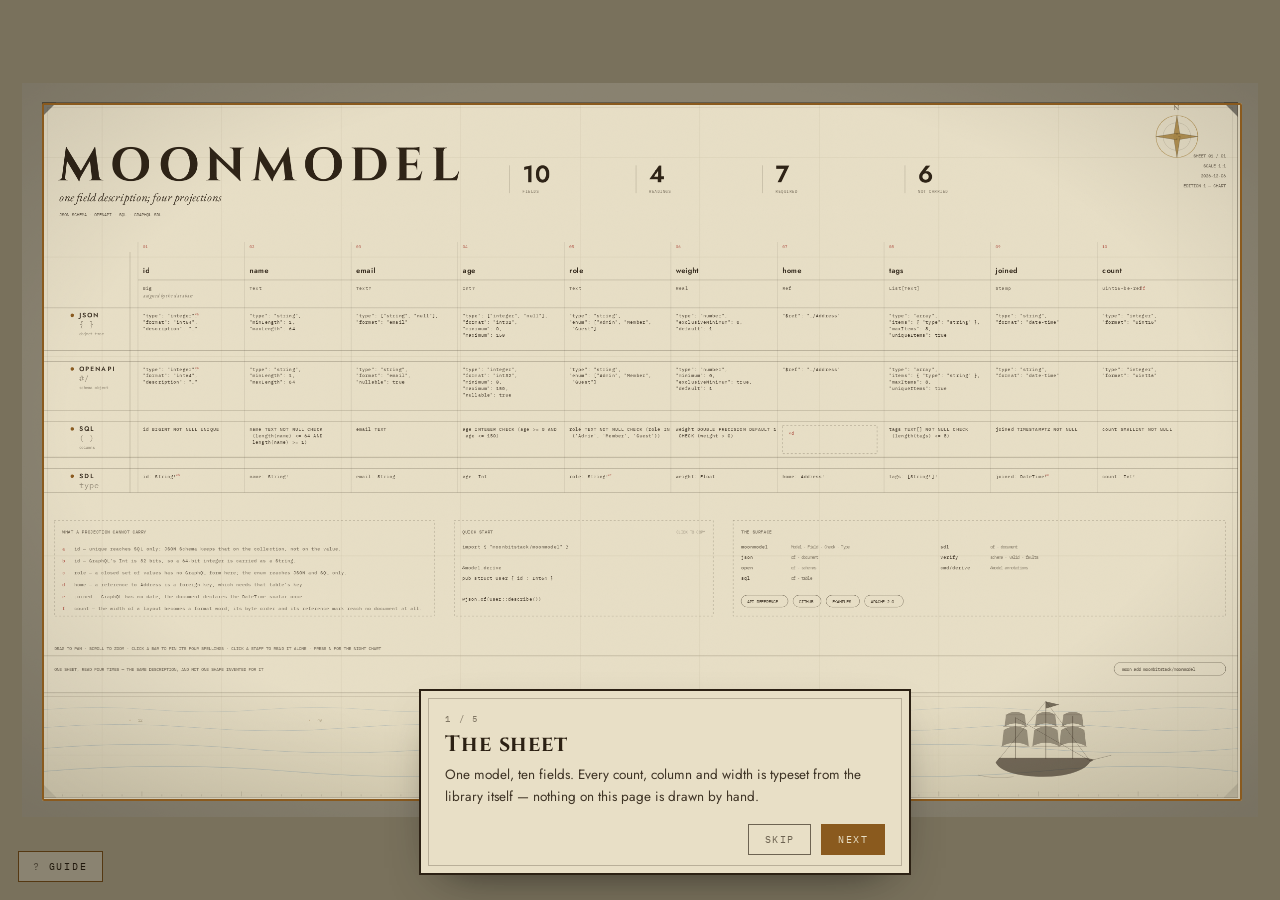
==== commit 3cead495: "fix(docs): clicks reach the links, the pill measures itself, and a tour says where to look." ====
--- a/docs/index.html
+++ b/docs/index.html
@@ -70,6 +70,9 @@
   .rose-l{font-family:'Cinzel',serif;font-size:14px;fill:var(--ink);opacity:.85;letter-spacing:.08em;}
   .wave{stroke:var(--route);stroke-width:.9;opacity:.6;fill:none;}
   .ship{fill:var(--ink);opacity:.6;}
+  .sail{fill:var(--ink);opacity:.4;}
+  .rig{stroke:var(--ink);stroke-width:.8;fill:none;opacity:.5;}
+  .sea-wake{fill:none;stroke:var(--ink);stroke-width:.9;opacity:.32;}
   .sea-label{font-family:'Cinzel',serif;font-size:13px;letter-spacing:.3em;fill:var(--ink);opacity:.74;}
   .sounding{font-family:'IBM Plex Mono',monospace;font-size:9px;letter-spacing:.05em;
             fill:var(--ink-faint);opacity:.6;}
@@ -94,6 +97,9 @@
 
   .pill{fill:none;stroke:var(--ink);stroke-width:.9;opacity:.55;}
   .pill-text{font-family:'IBM Plex Mono',monospace;font-size:9px;letter-spacing:.08em;opacity:.80;}
+  .chip{cursor:pointer;}
+  .chip .pill{pointer-events:all;}
+  a{cursor:pointer;}
 
   .hit{fill:transparent;cursor:pointer;}
   .hit:focus{outline:none;}
@@ -113,6 +119,35 @@
   .row{opacity:0;transform:translate(-18px,0);transition:opacity .5s ease,transform .65s cubic-bezier(.2,.7,.3,1);}
   .row.shown{opacity:1;transform:none;}
   html.static .row{opacity:1;transform:none;transition:none;}
+
+  /* the guided tour: a brass spotlight and a card, no browser default anywhere */
+  body.guiding #stage{pointer-events:none;}
+  .guide{position:fixed;inset:0;z-index:40;display:none;}
+  .guide.on{display:block;}
+  .spot{position:absolute;border:2px solid var(--accent);border-radius:2px;
+        box-shadow:0 0 0 9999px rgba(20,14,6,.44);pointer-events:none;
+        transition:left .34s cubic-bezier(.2,.7,.3,1),top .34s cubic-bezier(.2,.7,.3,1),
+                   width .34s cubic-bezier(.2,.7,.3,1),height .34s cubic-bezier(.2,.7,.3,1);}
+  .gcard{position:absolute;width:440px;max-width:86vw;background:var(--paper);
+         border:1px solid var(--ink);padding:22px 24px 18px;
+         box-shadow:0 0 0 1px var(--ink),0 18px 50px -24px rgba(0,0,0,.7);}
+  .gcard::after{content:"";position:absolute;inset:7px;border:1px solid var(--ink);opacity:.25;pointer-events:none;}
+  .gstep{font-family:'IBM Plex Mono',monospace;font-size:9px;letter-spacing:.2em;opacity:.55;}
+  .gtitle{font-family:'Cinzel',serif;font-size:22px;letter-spacing:.04em;margin:.28em 0 .22em;}
+  .gtext{font-size:13.5px;line-height:1.62;opacity:.9;margin:0 0 16px;}
+  .gacts{display:flex;gap:10px;justify-content:flex-end;}
+  .gbtn{font-family:'IBM Plex Mono',monospace;font-size:10px;letter-spacing:.14em;
+        padding:8px 16px;border:1px solid var(--ink);background:var(--paper);
+        color:var(--ink);cursor:pointer;}
+  .gbtn.primary{background:var(--accent);color:var(--paper);border-color:var(--accent);}
+  .gbtn.ghost{opacity:.65;}
+  .gbtn:hover{background:var(--accent);color:var(--paper);border-color:var(--accent);}
+  .gtoggle{position:fixed;left:18px;bottom:18px;z-index:35;
+           font-family:'IBM Plex Mono',monospace;font-size:10px;letter-spacing:.18em;
+           padding:8px 14px;border:1px solid var(--accent);background:var(--paper);
+           color:var(--ink);cursor:pointer;text-transform:uppercase;}
+  .gtoggle:hover{background:var(--accent);color:var(--paper);}
+  .gtoggle::before{content:"? ";opacity:.6;}
 </style>
 </head>
 <body>
@@ -121,6 +156,20 @@
   <div class="scroll scroll-y" id="sy"><div class="track"></div><div class="thumb" id="ty"></div></div>
   <svg id="sheet" xmlns="http://www.w3.org/2000/svg" aria-label="Moonmodel: one field description, four projections"></svg>
 </div>
+
+<div id="guide" class="guide" aria-hidden="true">
+  <div class="spot" id="spot"></div>
+  <div class="gcard" id="gcard" role="dialog" aria-modal="true">
+    <div class="gstep" id="gstep"></div>
+    <h3 class="gtitle" id="gtitle"></h3>
+    <p class="gtext" id="gtext"></p>
+    <div class="gacts">
+      <button class="gbtn ghost" id="gskip" type="button">SKIP</button>
+      <button class="gbtn primary" id="gnext" type="button">NEXT</button>
+    </div>
+  </div>
+</div>
+<button id="gtoggle" class="gtoggle" type="button" aria-label="open the guided tour">GUIDE</button>
 
 <script>
 window.__SHEET__ = {
@@ -231,7 +280,7 @@
 const FOOT_RULE = PROOF_Y + 32;
 const FOOT_TEXT = FOOT_RULE + 30;
 const SEA_TOP = FOOT_TEXT + 44;
-const SEA_H = 128;
+const SEA_H = 210;
 const H = SEA_TOP + SEA_H + FRAME;
 
 const SVGNS = 'http://www.w3.org/2000/svg';
@@ -410,14 +459,29 @@
 
 add(gNotes, 'rect', { x: cardB, y: NOTES_TOP, width: cardBw, height: NOTES_H, class:'dash' });
 txt(gNotes, cardB + 16, NOTES_TOP + 26, 'QUICK START', 'caption');
-[
+const quickLines = [
   'import { "moonbitstack/moonmodel" }',
   '',
   '#model.derive',
   'pub struct User { id : Int64 }',
   '',
   '@json.of(User::describe())',
-].forEach((line, i) => txt(gNotes, cardB + 16, NOTES_TOP + 56 + i * 21, line, 'code'));
+];
+quickLines.forEach((line, i) => txt(gNotes, cardB + 16, NOTES_TOP + 56 + i * 21, line, 'code'));
+// the whole card copies the snippet — a home page is also an entrance
+const quickHint = txt(gNotes, cardB + cardBw - 16, NOTES_TOP + 26, 'CLICK TO COPY', 'desc');
+quickHint.setAttribute('text-anchor', 'end');
+quickHint.style.opacity = '.42';
+const quickHit = add(gNotes, 'rect', { x: cardB, y: NOTES_TOP, width: cardBw, height: NOTES_H, class:'hit' });
+quickHit.setAttribute('aria-label', 'copy the example');
+quickHit.addEventListener('click', e => {
+  e.stopPropagation();
+  if (navigator.clipboard && navigator.clipboard.writeText){
+    navigator.clipboard.writeText(quickLines.join('\n'));
+    quickHint.textContent = 'COPIED';
+    setTimeout(() => { quickHint.textContent = 'CLICK TO COPY'; }, 1200);
+  }
+});
 
 add(gNotes, 'rect', { x: cardC, y: NOTES_TOP, width: cardCw, height: NOTES_H, class:'dash' });
 txt(gNotes, cardC + 16, NOTES_TOP + 26, 'THE SURFACE', 'caption');
@@ -475,18 +539,27 @@
   'ONE SHEET, READ FOUR TIMES — THE SAME DESCRIPTION, AND NOT ONE SHAPE INVENTED FOR IT', 'meta');
 
 const installText = 'moon add moonbitstack/moonmodel';
-const pillW = installText.length * 5.4 + 26;
-add(gFoot, 'rect', {
-  x: W-FRAME-24-pillW, y: FOOT_TEXT-17, width: pillW, height: 26, rx: 13, class:'pill',
-});
-const pill = txt(gFoot, W-FRAME-24-pillW+13, FOOT_TEXT, installText, 'pill-text');
-pill.style.pointerEvents = 'auto';
-pill.style.cursor = 'copy';
-const pillRect = gFoot.lastChild.previousSibling;
-pillRect.style.pointerEvents = 'auto';
-pillRect.style.cursor = 'copy';
+// Measure the label so the pill always contains it — the old width estimate
+// let the command run out past the frame on a long name.
+const pill = txt(gFoot, 0, FOOT_TEXT, installText, 'pill-text');
+const pillPad = 16;
+const pillMeasured = pill.getComputedTextLength ? pill.getComputedTextLength() : 0;
+// never trust a font that may not have loaded yet: take the wider of the two
+const pillW = Math.max(pillMeasured, installText.length * 6.2) + pillPad * 2;
+const pillX = W - FRAME - 24 - pillW;
+const pillRect = add(gFoot, 'rect', {
+  x: pillX, y: FOOT_TEXT - 17, width: pillW, height: 26, rx: 13, class:'pill',
+});
+gFoot.appendChild(pill);                       // keep the label above its pill
+pill.setAttribute('x', pillX + pillPad);
+
+// the whole pill is a copy button, not only its text
+const pillHit = add(gFoot, 'rect', {
+  x: pillX, y: FOOT_TEXT - 17, width: pillW, height: 26, rx: 13, class:'hit',
+});
+pillHit.setAttribute('aria-label', 'copy the install command');
 function copyInstall(e){
-  e.stopPropagation();
+  if (e) e.stopPropagation();
   const done = () => {
     pill.textContent = 'COPIED';
     setTimeout(() => { pill.textContent = installText; }, 1200);
@@ -497,48 +570,99 @@
     done();
   }
 }
-pill.addEventListener('click', copyInstall);
-pillRect.addEventListener('click', copyInstall);
-
-// the sea under the chart: a horizon, soundings, waves, a ship, and the sheet's own voice
+[pillRect, pill, pillHit].forEach(n => {
+  n.style.pointerEvents = 'auto'; n.style.cursor = 'copy';
+  n.addEventListener('click', copyInstall);
+});
+
+// the sea under the chart: a wash, long swells, soundings and a ship — the
+// part of the sheet that says "map" before it says "table".
 const gSea = group('g-sea', 'row');
-add(gSea, 'path', { d:`M${FRAME} ${SEA_TOP} H${W-FRAME}`, class:'rule' });
-add(gSea, 'path', { d:`M${FRAME} ${SEA_TOP + 6} H${W-FRAME}`, class:'rule' });
-
-// a few of the numbers a chart writes beside the water
-[['12', 0.10], ['40', 0.30], ['18', 0.50], ['7', 0.70]].forEach(([n, f]) => {
-  txt(gSea, FRAME + (W - FRAME * 2) * f, SEA_TOP + 34, n, 'sounding');
-});
-
-function wavePath(x0, x1, y, amp, len){
-  let d = `M${x0} ${y}`;
-  let x = x0;
+const seaY = SEA_TOP, seaB = H - FRAME;
+
+const seaWash = add(defs, 'linearGradient', { id:'sea-wash', x1:'0', y1:'0', x2:'0', y2:'1' });
+add(seaWash, 'stop', { offset:'0', 'stop-color':'var(--sea)', 'stop-opacity':'0.15' });
+add(seaWash, 'stop', { offset:'1', 'stop-color':'var(--sea)', 'stop-opacity':'0.85' });
+add(gSea, 'rect', { x:FRAME, y:seaY, width:W-FRAME*2, height:seaB-seaY, fill:'url(#sea-wash)' });
+
+// the edge of soundings: a double horizon, then the water
+add(gSea, 'path', { d:`M${FRAME} ${seaY} H${W-FRAME}`, class:'rule' });
+add(gSea, 'path', { d:`M${FRAME} ${seaY + 7} H${W-FRAME}`, class:'rule' });
+
+// long swells, each layer deeper and a little heavier than the one above
+function swell(x0, x1, y, amp, step){
+  let d = `M${x0} ${y}`, x = x0, up = true;
   while (x < x1){
-    const nx = Math.min(x1, x + len);
-    const half = (nx - x) / 2;
-    d += ` c ${half*0.5} ${-amp} ${half*1.3} ${-amp} ${half} 0`;
-    d += ` c ${half*0.7} ${amp} ${half*1.3} ${amp} ${half} 0`;
-    x = nx;
+    const nx = Math.min(x1, x + step);
+    const cx = (x + nx) / 2;
+    d += ` Q${cx.toFixed(1)} ${(y + (up ? -amp : amp)).toFixed(1)} ${nx.toFixed(1)} ${y}`;
+    x = nx; up = !up;
   }
   return d;
 }
-add(gSea, 'path', { d: wavePath(FRAME, W-FRAME, SEA_TOP + 44, 7, 46), class:'wave' });
-add(gSea, 'path', { d: wavePath(FRAME, W-FRAME, SEA_TOP + 70, 5, 56), class:'wave' });
-add(gSea, 'path', { d: wavePath(FRAME, W-FRAME, SEA_TOP + 96, 6, 48), class:'wave' });
-
-// the steamship, a little larger now, and a boat off to the west
-const ship = add(gSea, 'g', { transform:`translate(${W - FRAME - 372}, ${SEA_TOP + 26}) scale(1.3)` });
-add(ship, 'path', { d:'M0 30 Q44 10 92 30 L82 40 Q44 34 8 40 Z', class:'ship' });
-add(ship, 'path', { d:'M50 10 L58 10 L56 -2 L52 -2 Z', class:'ship' });
-add(ship, 'path', { d:'M22 12 L21 -2 L25 -2 L26 12 Z', class:'ship' });
-add(ship, 'path', { d:'M56 -8 q3 -7 0 -14 q3 -7 0 -14', class:'wave' });
-
-const boat = add(gSea, 'g', { transform:`translate(${W * 0.60}, ${SEA_TOP + 74}) scale(0.66)` });
-add(boat, 'path', { d:'M0 20 Q34 4 70 20 L60 27 Q34 23 6 27 Z', class:'ship' });
-add(boat, 'path', { d:'M34 4 L34 -14', class:'wave' });
-add(boat, 'path', { d:'M34 -14 L52 -6 L34 0 Z', class:'ship' });
-
-txt(gSea, FRAME + 24, SEA_TOP + 116, 'FOUR SOUNDINGS OF ONE DESCRIPTION', 'sea-label');
+[[seaY + 34, 9, 220, .26], [seaY + 70, 13, 310, .34],
+ [seaY + 112, 17, 400, .42], [seaY + 158, 21, 500, .50]].forEach(([y, amp, step, op]) => {
+  add(gSea, 'path', { d: swell(FRAME, W-FRAME, y, amp, step), class:'wave', style:`opacity:${op}` });
+});
+
+// the numbers a chart writes beside the water, each over its own mark
+[['12', 0.08], ['40', 0.23], ['18', 0.38], ['7', 0.53]].forEach(([n, f]) => {
+  const x = FRAME + (W - FRAME*2) * f, y = seaY + 58;
+  txt(gSea, x, y, n, 'sounding');
+  add(gSea, 'circle', { cx:x - 16, cy:y - 3, r:1.1, class:'pip', style:'opacity:.4' });
+});
+
+// a three-masted ship: hull, then six sails, then the masts and yards drawn
+// over them so the silhouette reads as a ship and not as one dark mass
+(function ship(){
+  const g = add(gSea, 'g', { transform:`translate(${W - FRAME - 486}, ${seaY + 138}) scale(0.9)` });
+  add(g, 'path', { d:'M0 2 C8 20 42 32 96 34 C152 36 198 22 210 2 L220 -4 L204 -8 L8 -8 Z', class:'ship' });
+  add(g, 'path', { d:'M210 -2 L258 -14', class:'rig' });
+  const masts = [[44,-98],[112,-134],[172,-102]];
+  masts.forEach(([mx]) => {
+    add(g, 'path', { d:`M${mx-30} -34 Q${mx} -50 ${mx+30} -34 L${mx+26} -70 Q${mx} -86 ${mx-26} -70 Z`, class:'sail' });
+    add(g, 'path', { d:`M${mx-24} -78 Q${mx} -92 ${mx+24} -78 L${mx+21} -104 Q${mx} -118 ${mx-21} -104 Z`, class:'sail' });
+  });
+  masts.forEach(([mx, mt]) => {
+    add(g, 'path', { d:`M${mx} -6 L${mx} ${mt}`, class:'rig', style:'opacity:.8' });
+    add(g, 'path', { d:`M${mx-32} -34 H${mx+32}`, class:'rig', style:'opacity:.42' });
+    add(g, 'path', { d:`M${mx-27} -78 H${mx+27}`, class:'rig', style:'opacity:.42' });
+    add(g, 'path', { d:`M${mx-22} -104 H${mx+22}`, class:'rig', style:'opacity:.42' });
+  });
+  add(g, 'path', { d:'M44 -98 L210 -2', class:'rig' });
+  add(g, 'path', { d:'M112 -134 L8 -6', class:'rig' });
+  add(g, 'path', { d:'M112 -134 L210 -2', class:'rig' });
+  add(g, 'path', { d:'M112 -134 L142 -127 L112 -118 Z', class:'ship' });
+  add(g, 'path', { d:'M-40 30 q40 10 80 4', class:'sea-wake' });
+})();
+
+// a small boat further west
+(function boat(){
+  const g = add(gSea, 'g', { transform:`translate(${W * 0.42}, ${seaY + 126})` });
+  add(g, 'path', { d:'M0 14 Q26 2 52 14 L44 20 Q26 17 6 20 Z', class:'ship' });
+  add(g, 'path', { d:'M26 2 L26 -18', class:'rig' });
+  add(g, 'path', { d:'M26 -18 L44 -8 L26 0 Z', class:'ship' });
+})();
+
+// a sea serpent, the ornament an old chart cannot resist
+(function serpent(){
+  const g = add(gSea, 'g', { transform:`translate(${W * 0.64}, ${seaY + 156})`, style:'opacity:.45' });
+  add(g, 'path', { d:'M0 0 q12 -14 24 0 q12 -14 24 0 q12 -14 24 0 q12 -10 24 -2', class:'rig' });
+  add(g, 'circle', { cx:96, cy:-2, r:2.2, class:'ship' });
+})();
+
+// the sheet's own voice, centred with a rule either side
+const seaLabelY = seaB - 26;
+const seaLabel = txt(gSea, W/2, seaLabelY, 'FOUR SOUNDINGS OF ONE DESCRIPTION', 'sea-label');
+seaLabel.setAttribute('text-anchor', 'middle');
+add(gSea, 'path', { d:`M${W/2 - 420} ${seaLabelY - 5} H${W/2 - 250}`, class:'rule' });
+add(gSea, 'path', { d:`M${W/2 + 250} ${seaLabelY - 5} H${W/2 + 420}`, class:'rule' });
+
+// the bottom edge: short longitude ticks, the chart's own measure
+for (let x = FRAME + 40; x < W - FRAME; x += 40){
+  const tall = ((x - FRAME) % 200) < 40;
+  add(gSea, 'path', { d:`M${x} ${seaB - 2} V${seaB - (tall ? 12 : 6)}`, class:'rule', style:'opacity:.32' });
+}
 
 // grain over everything ------------------------------------------------------
 add(svg, 'rect', { x:0, y:0, width:W, height:H, filter:'url(#grain)', opacity:'0.045',
@@ -714,22 +838,40 @@
   apply();
 }
 
-let dragging = false, lastX = 0, lastY = 0;
+// A pan starts only after the pointer actually moves. A click on a link, a
+// chip or the install pill is left alone: below the threshold nothing is
+// captured, so the click lands on the control the reader meant.
+let dragging = false, pending = false, lastX = 0, lastY = 0, downX = 0, downY = 0;
 stage.addEventListener('pointerdown', e => {
-  cancelIntro(); touched = true;
-  dragging = true; lastX = e.clientX; lastY = e.clientY;
-  document.body.classList.add('dragging');
-  stage.setPointerCapture(e.pointerId);
+  if (e.button !== undefined && e.button !== 0) return;
+  pending = true; dragging = false;
+  downX = lastX = e.clientX; downY = lastY = e.clientY;
 });
 stage.addEventListener('pointermove', e => {
+  if (pending && !dragging){
+    if (Math.hypot(e.clientX - downX, e.clientY - downY) > 4){
+      dragging = true; pending = false;
+      cancelIntro(); touched = true;
+      document.body.classList.add('dragging');
+      try { stage.setPointerCapture(e.pointerId); } catch (_) {}
+    } else {
+      return;
+    }
+  }
   if (!dragging) return;
   tx += e.clientX - lastX; ty += e.clientY - lastY;
   lastX = e.clientX; lastY = e.clientY;
   apply();
 });
 stage.addEventListener('pointerup', e => {
-  dragging = false; document.body.classList.remove('dragging');
-  try { stage.releasePointerCapture(e.pointerId); } catch (_) {}
+  pending = false;
+  if (dragging){
+    dragging = false; document.body.classList.remove('dragging');
+    try { stage.releasePointerCapture(e.pointerId); } catch (_) {}
+  }
+});
+stage.addEventListener('pointercancel', () => {
+  pending = false; dragging = false; document.body.classList.remove('dragging');
 });
 stage.addEventListener('wheel', e => {
   e.preventDefault(); cancelIntro(); touched = true;
@@ -743,7 +885,11 @@
   else if (e.key === '+' || e.key === '=') zoomAt(r.width/2, r.height/2, 1.15);
   else if (e.key === '-') zoomAt(r.width/2, r.height/2, 1/1.15);
   else if (e.key === 'n' || e.key === 'N') setNight(!NIGHT_ON());
-  else if (e.key === 'Escape'){ pinned = -1; active = -1; paint(); }
+  else if (e.key === '?'){ openGuide(); }
+  else if (e.key === 'Escape'){
+    if (document.getElementById('guide').classList.contains('on')) closeGuide();
+    else { pinned = -1; active = -1; paint(); }
+  }
 });
 
 const CAM = location.search.match(/cam=([-\d.]+),([-\d.]+),([-\d.]+)/);
@@ -773,6 +919,82 @@
 else fit();
 syncBars();
 paint();
+
+// ---------------------------------------------------------------------------
+// The guided tour. A reader who has never seen the sheet does not know that
+// the columns are clickable or that the rows are four projections; the tour
+// says so once, then lives behind the GUIDE pill and the "?" key.
+// ---------------------------------------------------------------------------
+const STEPS = [
+  { t:'The sheet', d:'One model, ten fields. Every count, column and width is typeset from the library itself — nothing on this page is drawn by hand.',
+    r:()=>({x:FRAME, y:FRAME, w:W-2*FRAME, h:H-2*FRAME}) },
+  { t:'Four readings', d:'Each row is one projection — JSON Schema, OpenAPI, SQL and GraphQL SDL. A projection that cannot carry a field says so with a red ×, never with an invented shape.',
+    r:()=>({x:BAR_X, y:HIT_TOP, w:BAR_RIGHT-BAR_X, h:MATRIX_BOTTOM-HIT_TOP}) },
+  { t:'A field, read four times', d:'Hover a column to trace it; click to pin it. Its four spellings then appear together in the footer.',
+    r:()=>({x:BAR_X, y:SPINE-46, w:BAR_RIGHT-BAR_X, h:74}) },
+  { t:'Quick start & the surface', d:'The packages, a copyable example, and the way on to the full API reference — every type and function, with the doc comment it was written with.',
+    r:()=>({x:cardB, y:NOTES_TOP, w:(W-FRAME-24)-cardB, h:NOTES_H}) },
+  { t:'The sea', d:'A chart by day. Press N, or click the edition mark, and the same sheet turns into its night edition.',
+    r:()=>({x:FRAME, y:seaY, w:W-2*FRAME, h:seaB-FRAME+4}) },
+];
+let curStep = 0;
+const guideEl = document.getElementById('guide');
+const spotEl = document.getElementById('spot');
+const cardEl = document.getElementById('gcard');
+
+function toScreen(r){
+  return { x: tx + r.x*s, y: ty + r.y*s, w: r.w*s, h: r.h*s };
+}
+function showStep(i){
+  curStep = i;
+  const r = toScreen(STEPS[i].r());
+  spotEl.style.left = r.x + 'px'; spotEl.style.top = r.y + 'px';
+  spotEl.style.width = Math.max(2, r.w) + 'px';
+  spotEl.style.height = Math.max(2, r.h) + 'px';
+  document.getElementById('gstep').textContent = (i + 1) + ' / ' + STEPS.length;
+  document.getElementById('gtitle').textContent = STEPS[i].t;
+  document.getElementById('gtext').textContent = STEPS[i].d;
+  document.getElementById('gnext').textContent = i === STEPS.length - 1 ? 'BEGIN' : 'NEXT';
+  const vw = window.innerWidth, vh = window.innerHeight;
+  const cw = Math.min(440, vw * 0.86);
+  cardEl.style.width = cw + 'px';
+  cardEl.style.left = Math.max(20, Math.min(vw - cw - 20, r.x + r.w/2 - cw/2)) + 'px';
+  if (r.y + r.h/2 > vh * 0.56){ cardEl.style.top = '26px'; cardEl.style.bottom = 'auto'; }
+  else { cardEl.style.bottom = '26px'; cardEl.style.top = 'auto'; }
+}
+function openGuide(){
+  ['g-title','g-stamp','g-stats','g-head','g-json','g-openapi','g-sql','g-sdl','g-notes','g-foot','g-sea']
+    .forEach(id => { const g = document.getElementById(id); if (g) g.classList.add('shown'); });
+  cancelIntro();
+  if (!touched) fit();
+  guideEl.classList.add('on'); guideEl.setAttribute('aria-hidden', 'false');
+  document.body.classList.add('guiding');
+  showStep(0);
+}
+function closeGuide(){
+  guideEl.classList.remove('on'); guideEl.setAttribute('aria-hidden', 'true');
+  document.body.classList.remove('guiding');
+  try { localStorage.setItem('mm-tour', '1'); } catch (e) {}
+}
+document.getElementById('gnext').addEventListener('click', () => {
+  if (curStep < STEPS.length - 1) showStep(curStep + 1); else closeGuide();
+});
+document.getElementById('gskip').addEventListener('click', closeGuide);
+document.getElementById('gtoggle').addEventListener('click', () => {
+  if (guideEl.classList.contains('on')) closeGuide(); else openGuide();
+});
+window.addEventListener('resize', () => {
+  if (guideEl.classList.contains('on')) showStep(curStep);
+});
+
+let seenTour = false;
+try { seenTour = !!localStorage.getItem('mm-tour'); } catch (e) {}
+if (location.search.includes('tour')) setTimeout(() => {
+  openGuide();
+  const m = location.search.match(/tour=(\d+)/);
+  if (m) showStep(Math.max(0, Math.min(STEPS.length - 1, +m[1] - 1)));
+}, 300);
+else if (!seenTour && !STATIC) setTimeout(openGuide, 500);
 </script>
 </body>
 </html>
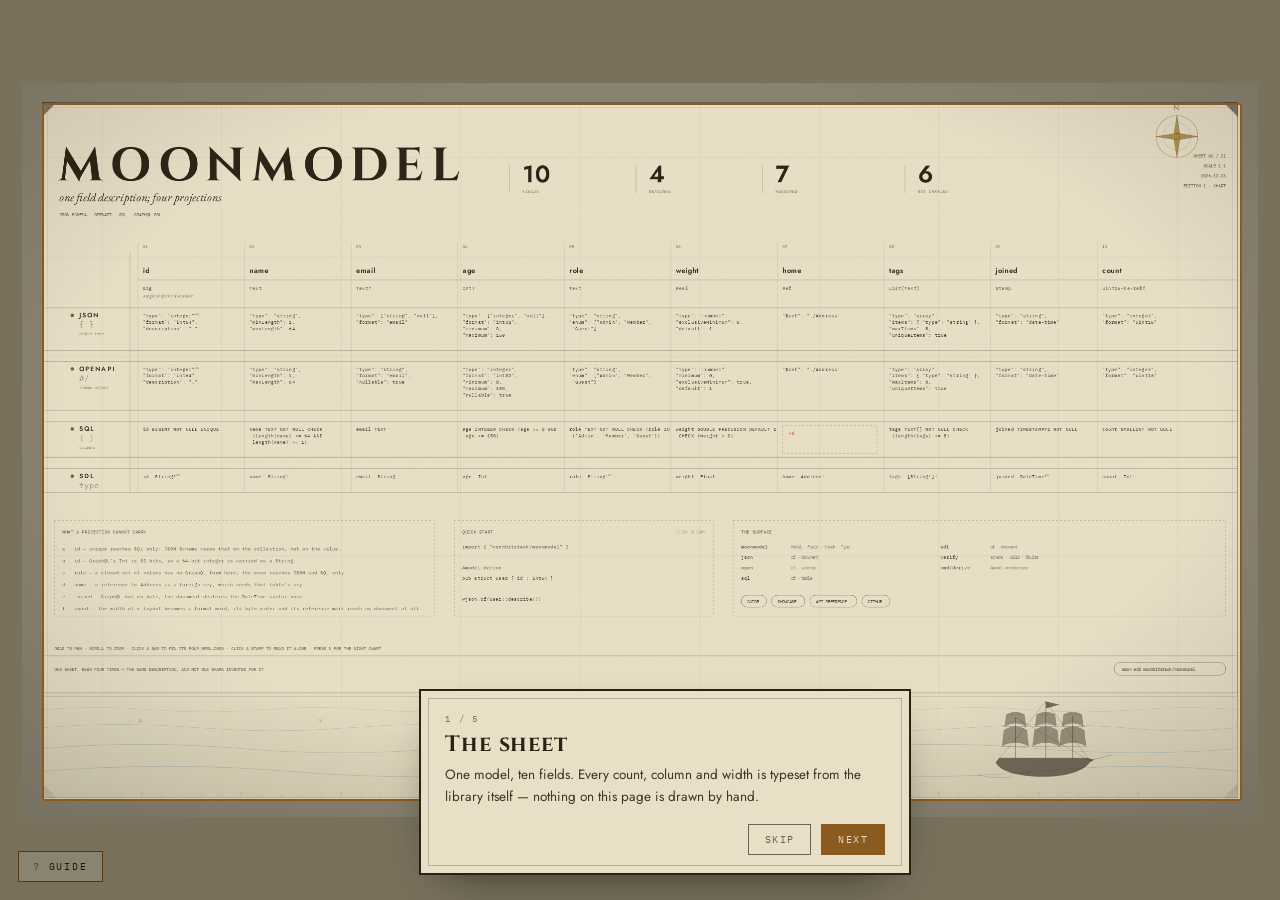
==== commit dd42b956: "feat(docs): a guide, a showcase of the tour's own output, and the nav to reach them." ====
--- a/docs/index.html
+++ b/docs/index.html
@@ -504,10 +504,10 @@
 });
 
 const links = [
+  ['GUIDE', 'guide.html'],
+  ['SHOWCASE', 'showcase.html'],
   ['API REFERENCE', 'api.html'],
   ['GITHUB', repo],
-  ['EXAMPLES', repo + '/tree/master/src/examples'],
-  ['APACHE-2.0', repo + '/blob/master/LICENSE'],
 ];
 let linkX = cardC + 16;
 links.forEach(([label, href]) => {
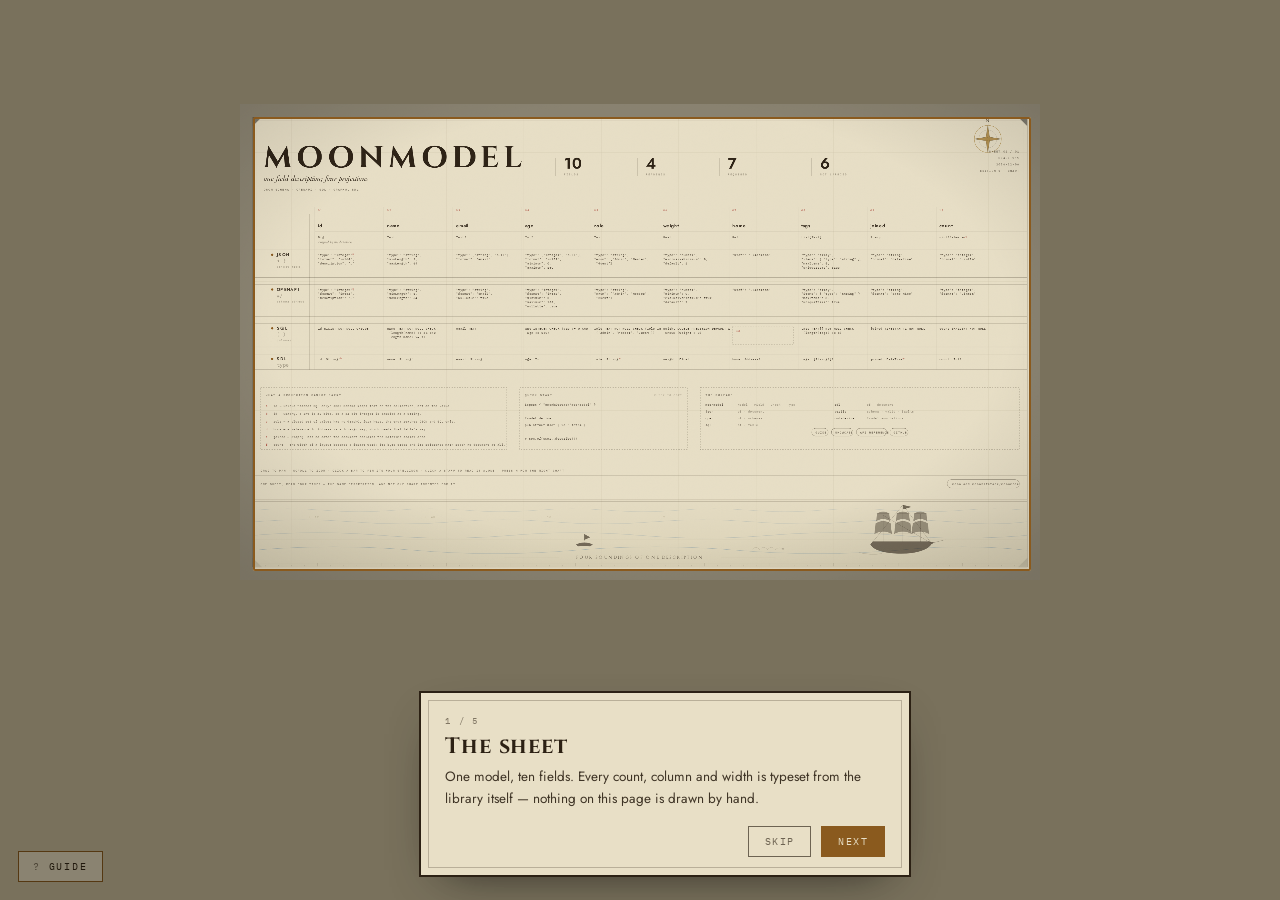
==== commit d222c015: "polish(docs): a page rail, a back-to-top, copy clear of the scrollbar, and a tour that frames each s" ====
--- a/docs/index.html
+++ b/docs/index.html
@@ -126,8 +126,8 @@
   .guide.on{display:block;}
   .spot{position:absolute;border:2px solid var(--accent);border-radius:2px;
         box-shadow:0 0 0 9999px rgba(20,14,6,.44);pointer-events:none;
-        transition:left .34s cubic-bezier(.2,.7,.3,1),top .34s cubic-bezier(.2,.7,.3,1),
-                   width .34s cubic-bezier(.2,.7,.3,1),height .34s cubic-bezier(.2,.7,.3,1);}
+        transition:left .5s cubic-bezier(.2,.7,.3,1),top .5s cubic-bezier(.2,.7,.3,1),
+                   width .5s cubic-bezier(.2,.7,.3,1),height .5s cubic-bezier(.2,.7,.3,1);}
   .gcard{position:absolute;width:440px;max-width:86vw;background:var(--paper);
          border:1px solid var(--ink);padding:22px 24px 18px;
          box-shadow:0 0 0 1px var(--ink),0 18px 50px -24px rgba(0,0,0,.7);}
@@ -509,9 +509,13 @@
   ['API REFERENCE', 'api.html'],
   ['GITHUB', repo],
 ];
-let linkX = cardC + 16;
+const LINK_GAP = 10;
+const pillWidth = label => label.length * 5.4 + 24;
+const linksW = links.reduce((n, [label]) => n + pillWidth(label), 0) + LINK_GAP * (links.length - 1);
+let linkX = cardC + (cardCw - linksW) / 2;          // centred, not left-hugging
+const linkY = NOTES_TOP + NOTES_H - 66;             // centred in the strip under the list
 links.forEach(([label, href]) => {
-  const w = label.length * 5.4 + 24;
+  const w = pillWidth(label);
   const a = document.createElementNS(SVGNS, 'a');
   a.setAttribute('href', href);
   if (/^https?:/.test(href)){
@@ -520,11 +524,11 @@
   }
   const g = document.createElementNS(SVGNS, 'g');
   g.setAttribute('class', 'chip');
-  add(g, 'rect', { x: linkX, y: NOTES_TOP + NOTES_H - 42, width: w, height: 24, rx: 12, class: 'pill' });
-  txt(g, linkX + 12, NOTES_TOP + NOTES_H - 26, label, 'pill-text');
+  add(g, 'rect', { x: linkX, y: linkY, width: w, height: 24, rx: 12, class: 'pill' });
+  txt(g, linkX + 12, linkY + 16, label, 'pill-text');
   a.appendChild(g);
   gNotes.appendChild(a);
-  linkX += w + 10;
+  linkX += w + LINK_GAP;
 });
 
 // footer ---------------------------------------------------------------------
@@ -937,7 +941,7 @@
   { t:'The sea', d:'A chart by day. Press N, or click the edition mark, and the same sheet turns into its night edition.',
     r:()=>({x:FRAME, y:seaY, w:W-2*FRAME, h:seaB-FRAME+4}) },
 ];
-let curStep = 0;
+let curStep = 0, prevCam = null;
 const guideEl = document.getElementById('guide');
 const spotEl = document.getElementById('spot');
 const cardEl = document.getElementById('gcard');
@@ -945,9 +949,26 @@
 function toScreen(r){
   return { x: tx + r.x*s, y: ty + r.y*s, w: r.w*s, h: r.h*s };
 }
+// Move and scale the sheet so the whole step is on screen — the tour is a
+// reading path, so each stop has to bring its subject into view, not just
+// draw a box around wherever the camera happened to be.
+function frameFor(rect){
+  const vw = window.innerWidth, vh = window.innerHeight;
+  const ns = Math.min(2.0, Math.max(0.3,
+    Math.min(vw * 0.86 / rect.w, vh * 0.50 / rect.h)));
+  tx = vw / 2 - (rect.x + rect.w / 2) * ns;
+  ty = vh * 0.38 - (rect.y + rect.h / 2) * ns;
+  s = ns;
+  svg.style.transition = 'transform .6s cubic-bezier(.22,.61,.36,1)';
+  apply();
+  clearTimeout(frameFor._t);
+  frameFor._t = setTimeout(() => { svg.style.transition = 'none'; }, 660);
+}
 function showStep(i){
   curStep = i;
-  const r = toScreen(STEPS[i].r());
+  const rect = STEPS[i].r();
+  frameFor(rect);
+  const r = toScreen(rect);
   spotEl.style.left = r.x + 'px'; spotEl.style.top = r.y + 'px';
   spotEl.style.width = Math.max(2, r.w) + 'px';
   spotEl.style.height = Math.max(2, r.h) + 'px';
@@ -955,18 +976,17 @@
   document.getElementById('gtitle').textContent = STEPS[i].t;
   document.getElementById('gtext').textContent = STEPS[i].d;
   document.getElementById('gnext').textContent = i === STEPS.length - 1 ? 'BEGIN' : 'NEXT';
-  const vw = window.innerWidth, vh = window.innerHeight;
+  const vw = window.innerWidth;
   const cw = Math.min(440, vw * 0.86);
   cardEl.style.width = cw + 'px';
-  cardEl.style.left = Math.max(20, Math.min(vw - cw - 20, r.x + r.w/2 - cw/2)) + 'px';
-  if (r.y + r.h/2 > vh * 0.56){ cardEl.style.top = '26px'; cardEl.style.bottom = 'auto'; }
-  else { cardEl.style.bottom = '26px'; cardEl.style.top = 'auto'; }
+  cardEl.style.left = Math.max(20, Math.min(vw - cw - 20, (vw - cw) / 2)) + 'px';
+  cardEl.style.bottom = '24px'; cardEl.style.top = 'auto';
 }
 function openGuide(){
   ['g-title','g-stamp','g-stats','g-head','g-json','g-openapi','g-sql','g-sdl','g-notes','g-foot','g-sea']
     .forEach(id => { const g = document.getElementById(id); if (g) g.classList.add('shown'); });
   cancelIntro();
-  if (!touched) fit();
+  prevCam = { s, tx, ty };
   guideEl.classList.add('on'); guideEl.setAttribute('aria-hidden', 'false');
   document.body.classList.add('guiding');
   showStep(0);
@@ -974,6 +994,13 @@
 function closeGuide(){
   guideEl.classList.remove('on'); guideEl.setAttribute('aria-hidden', 'true');
   document.body.classList.remove('guiding');
+  if (prevCam){
+    s = prevCam.s; tx = prevCam.tx; ty = prevCam.ty;
+    svg.style.transition = 'transform .55s cubic-bezier(.22,.61,.36,1)';
+    apply();
+    setTimeout(() => { svg.style.transition = 'none'; }, 580);
+    prevCam = null;
+  }
   try { localStorage.setItem('mm-tour', '1'); } catch (e) {}
 }
 document.getElementById('gnext').addEventListener('click', () => {
--- a/docs/assets/tokens.css
+++ b/docs/assets/tokens.css
@@ -134,3 +134,49 @@
 /* a link that is a piece of the chart, not a browser hyperlink */
 a{color:inherit;text-decoration:none;}
 
+/* ============================================================================
+   THE DOCUMENT HEADER — one height on every page.
+   The guide, the reference and the showcase used to give the header three
+   different heights (the nav wrapped on one, the reference added a toolbar),
+   so moving between them made the page jump. The head is now a fixed block
+   and its rows never wrap; a long row scrolls sideways in silence instead.
+   ============================================================================ */
+.doc-head{min-height:188px;}
+.doc-head nav,.doc-head .meta{
+  flex-wrap:nowrap;overflow-x:auto;scrollbar-width:none;
+}
+.doc-head nav a,.doc-head .meta>*{flex:0 0 auto;white-space:nowrap;}
+.doc-head nav::-webkit-scrollbar,
+.doc-head .meta::-webkit-scrollbar{display:none;}
+
+/* a quiet arrival, so a move between pages reads as a transition, not a jump */
+@keyframes mm-page-in{
+  from{opacity:0;transform:translateY(5px);}
+  to{opacity:1;transform:none;}
+}
+.sheet,#stage{animation:mm-page-in .3s ease both;}
+@media (prefers-reduced-motion: reduce){
+  .sheet,#stage{animation:none;}
+}
+
+/* --- the page rail: jump to another page without hunting in the meta ---- */
+.pagerail{position:absolute;top:50px;right:64px;display:flex;gap:8px;z-index:2;}
+.pagerail a{font-family:'IBM Plex Mono',monospace;font-size:10px;letter-spacing:.14em;
+  text-transform:uppercase;text-decoration:none;color:var(--ink);border:1px solid var(--ink);
+  border-radius:16px;padding:6px 12px;opacity:.7;
+  transition:border-color .16s ease,color .16s ease,background .16s ease,opacity .16s ease;}
+.pagerail a:hover{border-color:var(--accent);color:var(--accent);opacity:1;}
+.pagerail a[aria-current="page"]{background:var(--accent);color:var(--paper);border-color:var(--accent);opacity:1;}
+@media (max-width:940px){.pagerail{display:none;}}
+
+/* --- back to top, on the document pages --------------------------------- */
+.totop{position:fixed;right:20px;bottom:20px;z-index:32;display:flex;align-items:center;gap:6px;
+  font-family:'IBM Plex Mono',monospace;font-size:10px;letter-spacing:.16em;text-transform:uppercase;
+  padding:9px 14px;border:1px solid var(--accent);background:var(--paper);color:var(--ink);
+  cursor:pointer;opacity:0;pointer-events:none;transform:translateY(6px);
+  transition:opacity .2s ease,transform .2s ease,background .16s ease,color .16s ease;}
+.totop.show{opacity:1;pointer-events:auto;transform:none;}
+.totop:hover{background:var(--accent);color:var(--paper);}
+
+
+
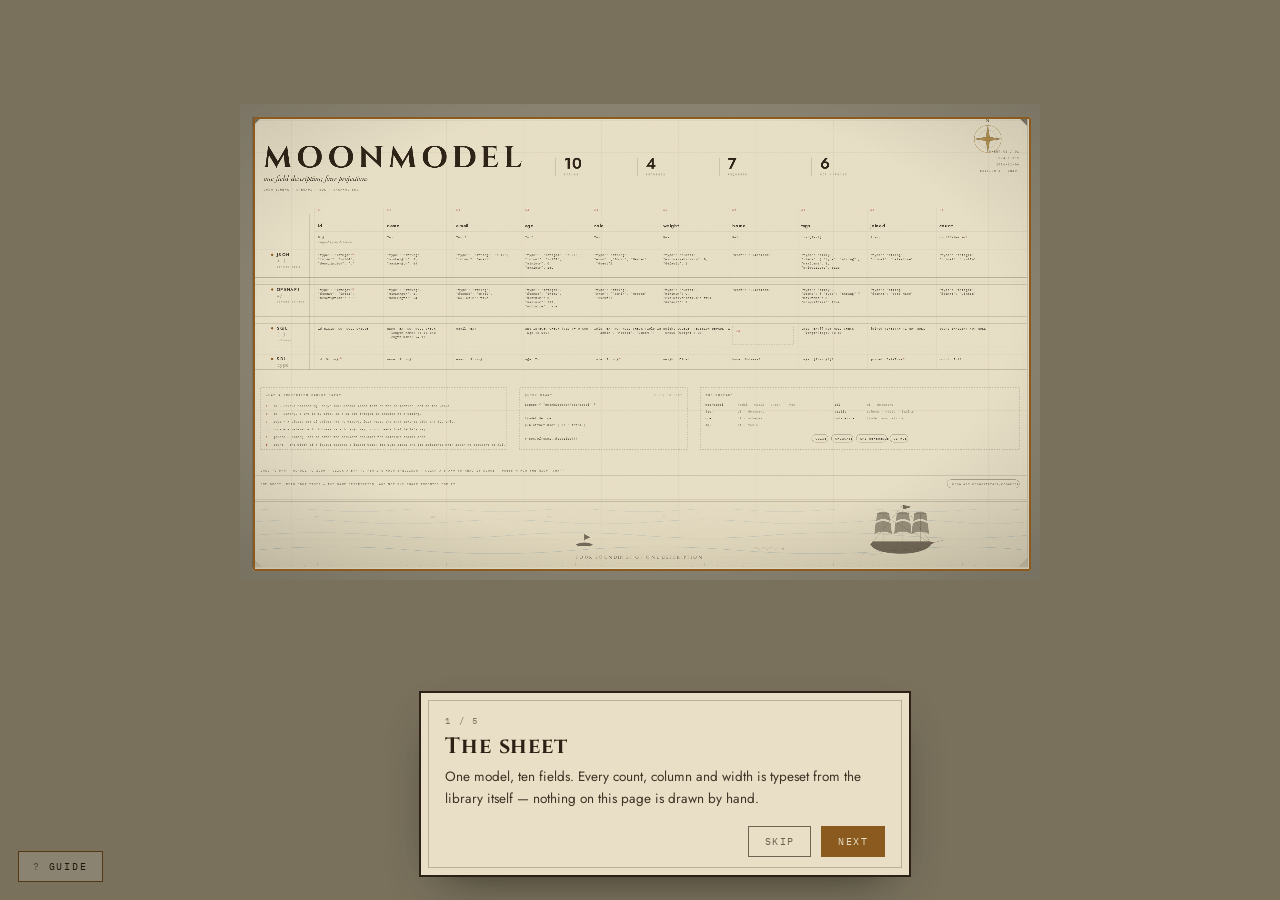
==== commit 372db42c: "fix(home): centre the chips in both axes, and give the code blocks their space back." ====
--- a/docs/index.html
+++ b/docs/index.html
@@ -513,7 +513,12 @@
 const pillWidth = label => label.length * 5.4 + 24;
 const linksW = links.reduce((n, [label]) => n + pillWidth(label), 0) + LINK_GAP * (links.length - 1);
 let linkX = cardC + (cardCw - linksW) / 2;          // centred, not left-hugging
-const linkY = NOTES_TOP + NOTES_H - 66;             // centred in the strip under the list
+// centre vertically in the strip between the package list and the card's edge
+const pkgRows = Math.ceil(packages.length / 2);
+const listBottomY = NOTES_TOP + 56 + (pkgRows - 1) * 21 + 6;
+const stripTop = listBottomY + 10;
+const stripBottom = NOTES_TOP + NOTES_H - 12;
+const linkY = Math.round(stripTop + Math.max(0, (stripBottom - stripTop - 24) / 2));
 links.forEach(([label, href]) => {
   const w = pillWidth(label);
   const a = document.createElementNS(SVGNS, 'a');
@@ -939,9 +944,9 @@
   { t:'Quick start & the surface', d:'The packages, a copyable example, and the way on to the full API reference — every type and function, with the doc comment it was written with.',
     r:()=>({x:cardB, y:NOTES_TOP, w:(W-FRAME-24)-cardB, h:NOTES_H}) },
   { t:'The sea', d:'A chart by day. Press N, or click the edition mark, and the same sheet turns into its night edition.',
-    r:()=>({x:FRAME, y:seaY, w:W-2*FRAME, h:seaB-FRAME+4}) },
+    r:()=>({x:FRAME, y:seaY, w:W-2*FRAME, h:seaB-seaY}) },
 ];
-let curStep = 0, prevCam = null;
+let curStep = 0;
 const guideEl = document.getElementById('guide');
 const spotEl = document.getElementById('spot');
 const cardEl = document.getElementById('gcard');
@@ -963,6 +968,21 @@
   apply();
   clearTimeout(frameFor._t);
   frameFor._t = setTimeout(() => { svg.style.transition = 'none'; }, 660);
+}
+// The view the intro settles on — the matrix, not the whole sheet. The tour
+// returns here with the same easing, so BEGIN is a move and not a snap.
+function homeCam(){
+  const r = stage.getBoundingClientRect();
+  const hs = Math.min(1.02, Math.max(0.66, (r.width / W) * 1.9));
+  return { s: hs, tx: r.width * 0.22 - 520 * hs, ty: r.height * 0.42 - 640 * hs };
+}
+function glideTo(cam, ms){
+  clearTimeout(frameFor._t);
+  clearTimeout(glideTo._t);
+  svg.style.transition = 'transform ' + ms + 'ms cubic-bezier(.22,.61,.36,1)';
+  s = cam.s; tx = cam.tx; ty = cam.ty;
+  apply();
+  glideTo._t = setTimeout(() => { svg.style.transition = 'none'; }, ms + 40);
 }
 function showStep(i){
   curStep = i;
@@ -986,7 +1006,6 @@
   ['g-title','g-stamp','g-stats','g-head','g-json','g-openapi','g-sql','g-sdl','g-notes','g-foot','g-sea']
     .forEach(id => { const g = document.getElementById(id); if (g) g.classList.add('shown'); });
   cancelIntro();
-  prevCam = { s, tx, ty };
   guideEl.classList.add('on'); guideEl.setAttribute('aria-hidden', 'false');
   document.body.classList.add('guiding');
   showStep(0);
@@ -994,13 +1013,7 @@
 function closeGuide(){
   guideEl.classList.remove('on'); guideEl.setAttribute('aria-hidden', 'true');
   document.body.classList.remove('guiding');
-  if (prevCam){
-    s = prevCam.s; tx = prevCam.tx; ty = prevCam.ty;
-    svg.style.transition = 'transform .55s cubic-bezier(.22,.61,.36,1)';
-    apply();
-    setTimeout(() => { svg.style.transition = 'none'; }, 580);
-    prevCam = null;
-  }
+  glideTo(homeCam(), 650);            // ease back to the opening focus, never snap
   try { localStorage.setItem('mm-tour', '1'); } catch (e) {}
 }
 document.getElementById('gnext').addEventListener('click', () => {
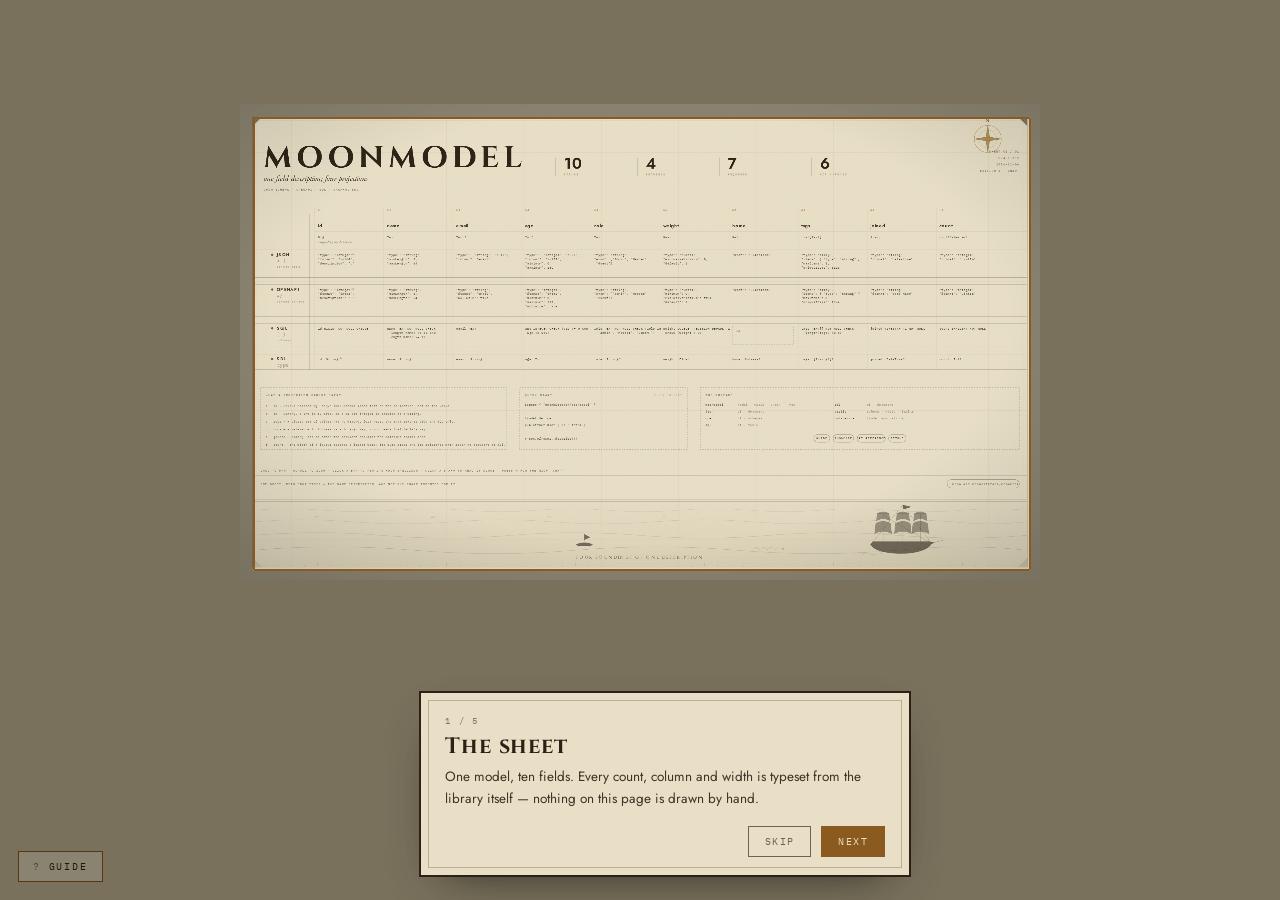
==== commit 1660731b: "fix(home): size each chip from its measured label and centre the text on it." ====
--- a/docs/index.html
+++ b/docs/index.html
@@ -509,32 +509,48 @@
   ['API REFERENCE', 'api.html'],
   ['GITHUB', repo],
 ];
-const LINK_GAP = 10;
-const pillWidth = label => label.length * 5.4 + 24;
-const linksW = links.reduce((n, [label]) => n + pillWidth(label), 0) + LINK_GAP * (links.length - 1);
-let linkX = cardC + (cardCw - linksW) / 2;          // centred, not left-hugging
+const CHIP_GAP = 10, CHIP_PAD = 13;
 // centre vertically in the strip between the package list and the card's edge
 const pkgRows = Math.ceil(packages.length / 2);
 const listBottomY = NOTES_TOP + 56 + (pkgRows - 1) * 21 + 6;
 const stripTop = listBottomY + 10;
 const stripBottom = NOTES_TOP + NOTES_H - 12;
 const linkY = Math.round(stripTop + Math.max(0, (stripBottom - stripTop - 24) / 2));
-links.forEach(([label, href]) => {
-  const w = pillWidth(label);
-  const a = document.createElementNS(SVGNS, 'a');
-  a.setAttribute('href', href);
-  if (/^https?:/.test(href)){
-    a.setAttribute('target', '_blank');
-    a.setAttribute('rel', 'noreferrer');
-  }
-  const g = document.createElementNS(SVGNS, 'g');
-  g.setAttribute('class', 'chip');
-  add(g, 'rect', { x: linkX, y: linkY, width: w, height: 24, rx: 12, class: 'pill' });
-  txt(g, linkX + 12, linkY + 16, label, 'pill-text');
-  a.appendChild(g);
-  gNotes.appendChild(a);
-  linkX += w + LINK_GAP;
-});
+
+function drawChips(){
+  [...gNotes.querySelectorAll('a.chip-link')].forEach(a => a.remove());
+  // Measure the labels instead of guessing a width: the mono face plus its
+  // letter-spacing is wider than a character count suggests, and that guess
+  // is what pushed the text into the rounded caps.
+  const probe = add(gNotes, 'text', { x: 0, y: -9999, class: 'pill-text' });
+  const widths = links.map(([label]) => {
+    probe.textContent = label;
+    return probe.getComputedTextLength ? probe.getComputedTextLength() : label.length * 6.2;
+  });
+  probe.remove();
+  const w = widths.map(tw => Math.round(tw) + CHIP_PAD * 2);
+  const total = w.reduce((a, b) => a + b, 0) + CHIP_GAP * (links.length - 1);
+  let x = cardC + (cardCw - total) / 2;
+  links.forEach(([label, href], i) => {
+    const a = document.createElementNS(SVGNS, 'a');
+    a.setAttribute('href', href);
+    a.setAttribute('class', 'chip-link');
+    if (/^https?:/.test(href)){
+      a.setAttribute('target', '_blank');
+      a.setAttribute('rel', 'noreferrer');
+    }
+    const g = document.createElementNS(SVGNS, 'g');
+    g.setAttribute('class', 'chip');
+    add(g, 'rect', { x, y: linkY, width: w[i], height: 24, rx: 12, class: 'pill' });
+    const t = txt(g, x + w[i] / 2, linkY + 15.5, label, 'pill-text');
+    t.setAttribute('text-anchor', 'middle');     // centred, not left-padded
+    a.appendChild(g);
+    gNotes.appendChild(a);
+    x += w[i] + CHIP_GAP;
+  });
+}
+drawChips();
+if (document.fonts && document.fonts.ready) document.fonts.ready.then(drawChips);
 
 // footer ---------------------------------------------------------------------
 const gFoot = group('g-foot', 'row');
